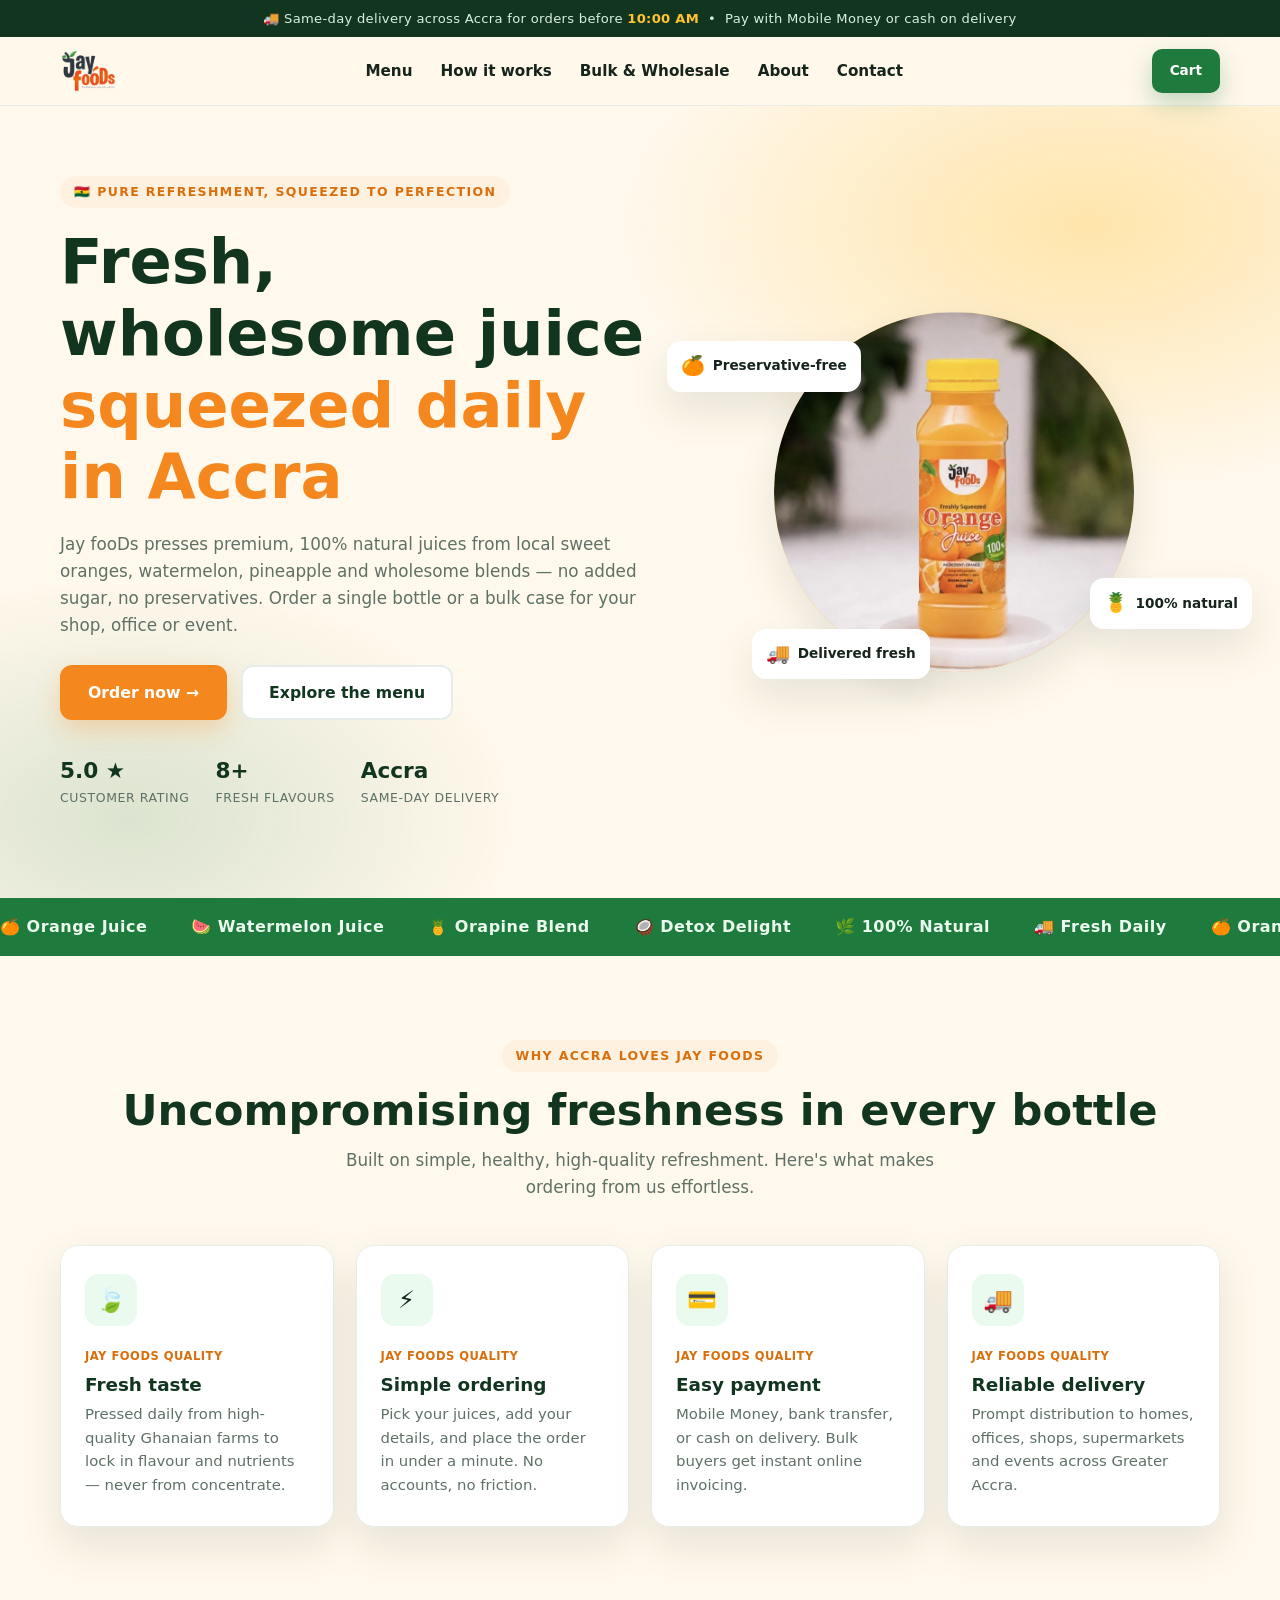
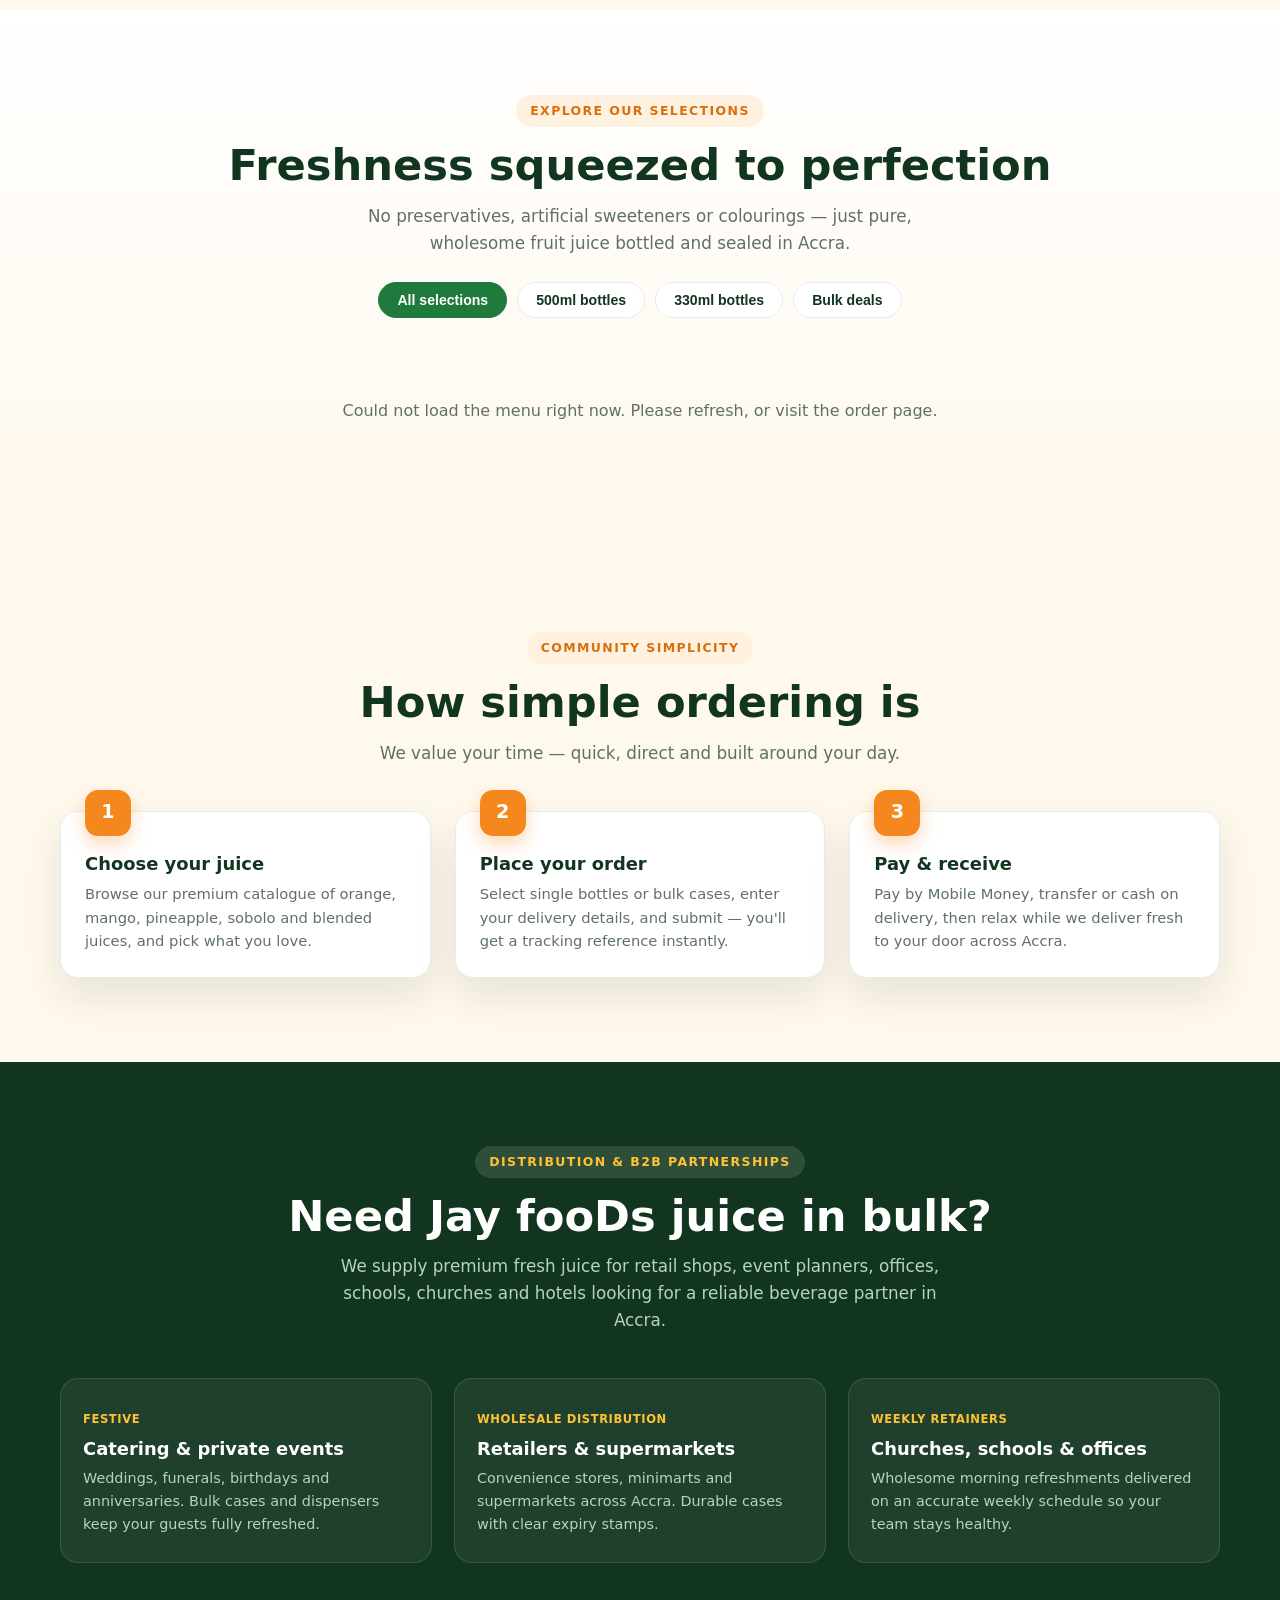
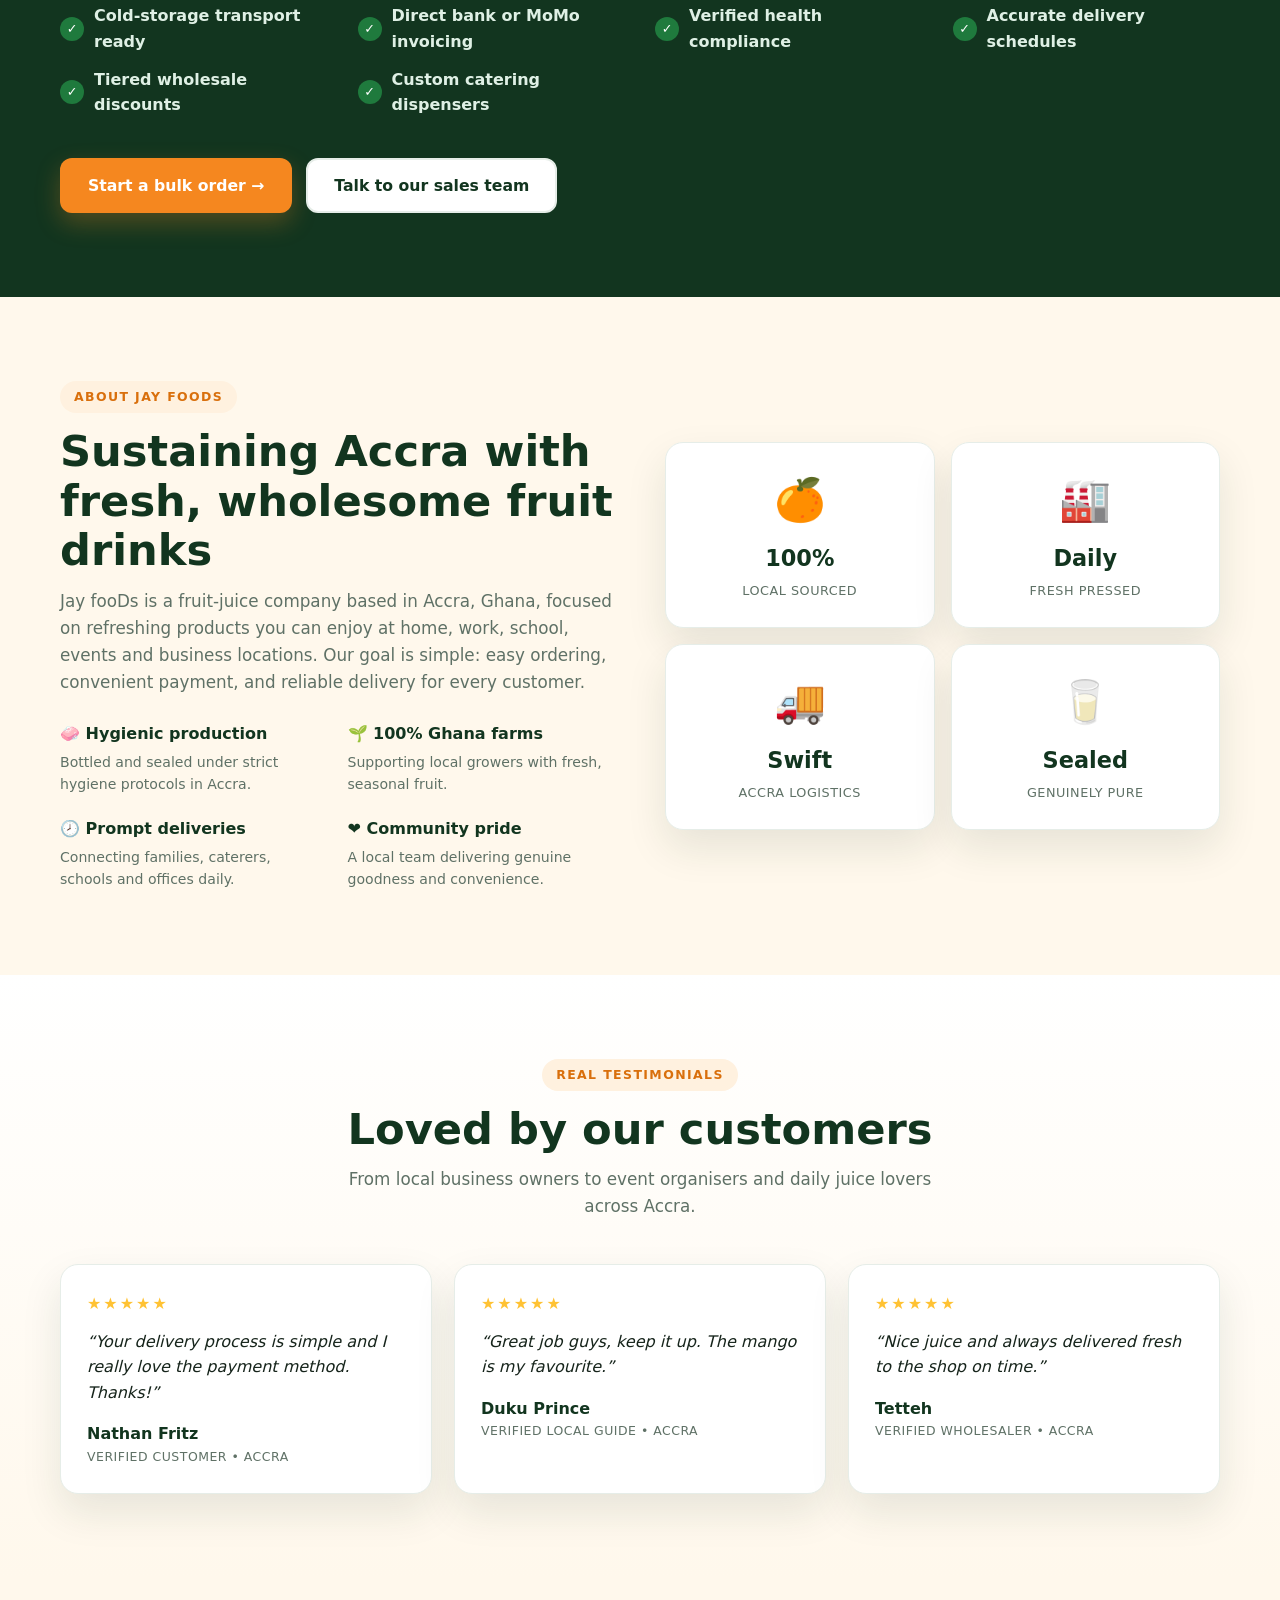
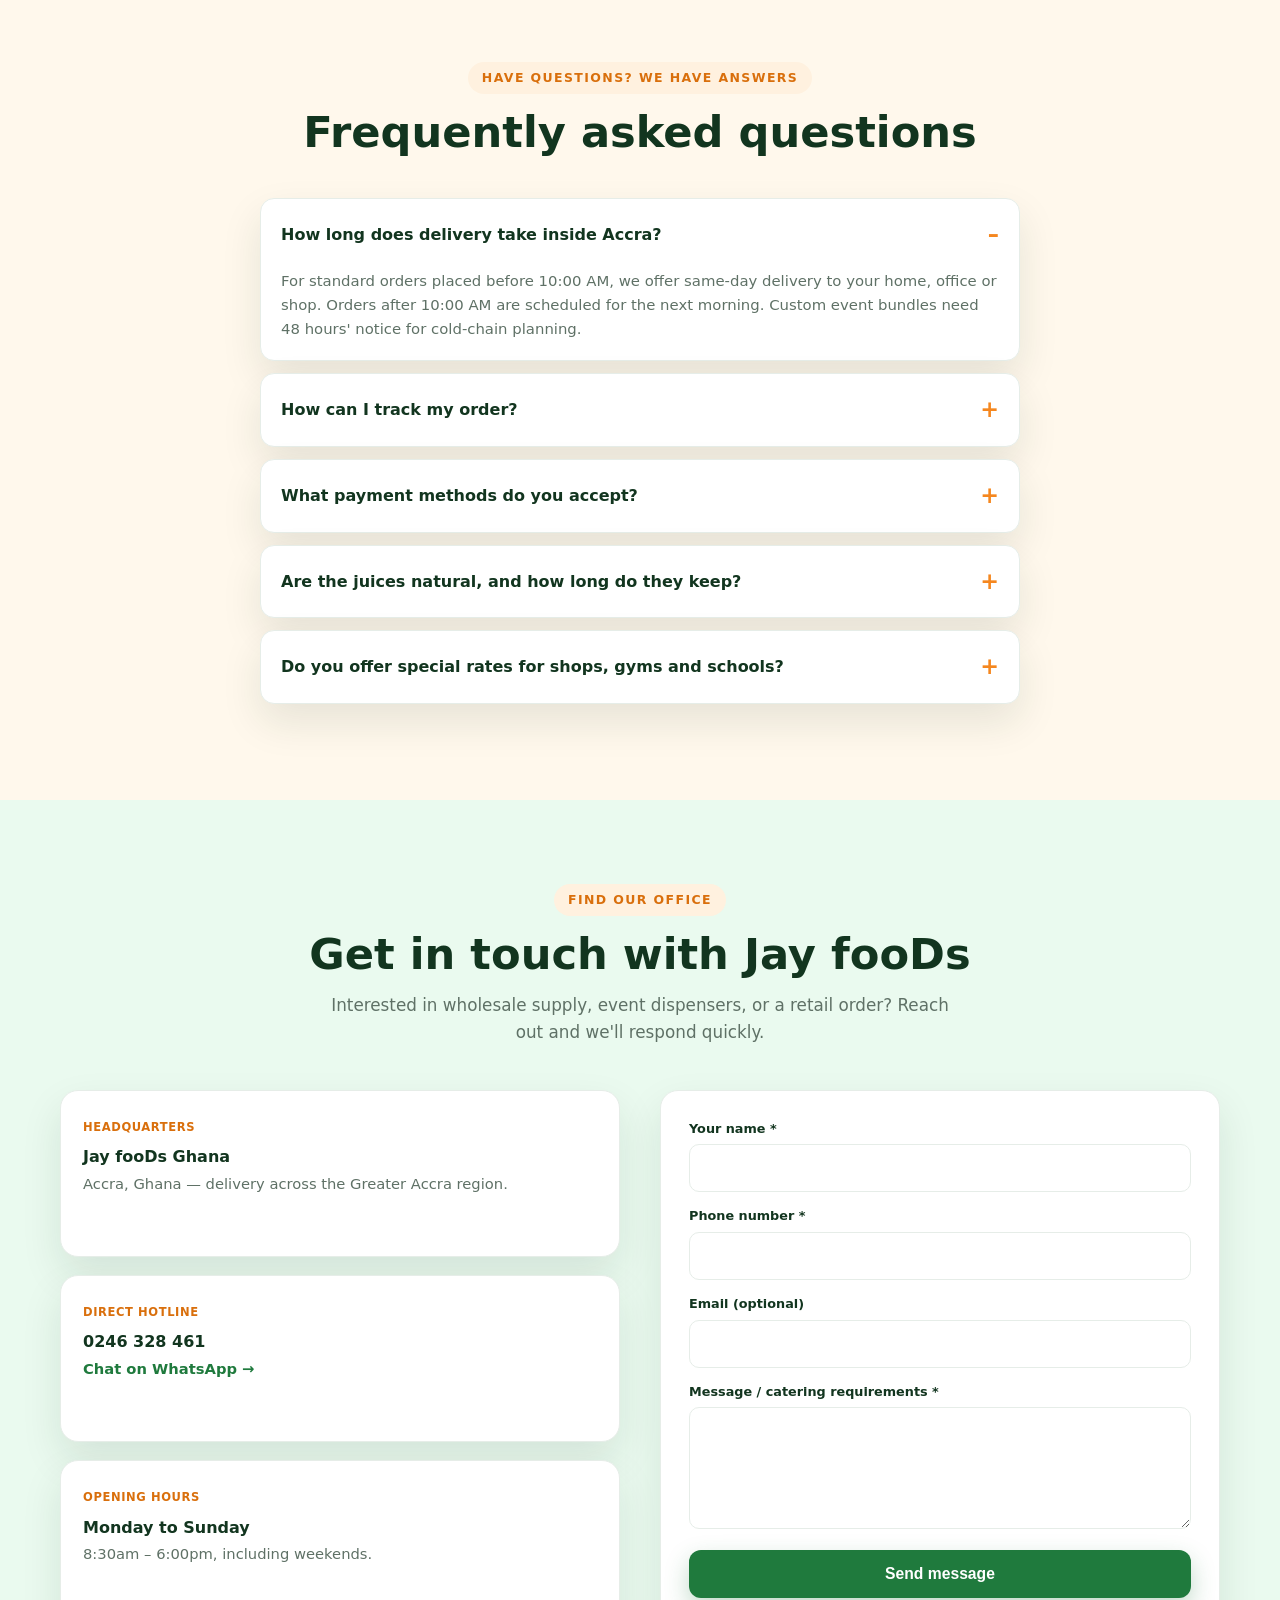
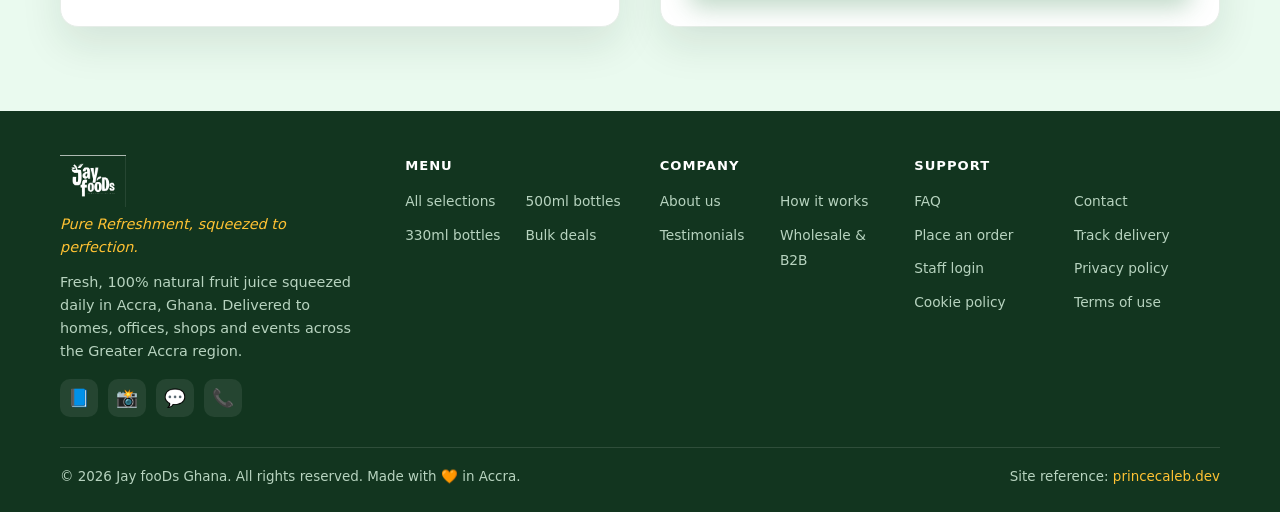
==== public/index.html @ 22a09724 "Add admin-managed website content" ====
<!DOCTYPE html>
<html lang="en">
<head>
  <meta charset="UTF-8" />
  <meta name="viewport" content="width=device-width, initial-scale=1.0" />
  <meta name="description" content="Jay fooDs — fresh, all-natural fruit juices squeezed daily in Accra, Ghana. Order single bottles or bulk cases for shops, events, offices and schools." />
  <title>Jay fooDs Ghana | Fresh Fruit Juice, Squeezed in Accra</title>
  <style>
    :root {
      --green:    #1f7a3d;
      --green-dk: #12351f;
      --green-lt: #eafaef;
      --orange:   #f5871f;
      --orange-dk:#d96f0c;
      --mango:    #ffc233;
      --cream:    #fff8ec;
      --ink:      #16241b;
      --muted:    #5f7166;
      --line:     #e6ede8;
      --card:     #ffffff;
      --shadow:   0 18px 40px rgba(18, 53, 31, .10);
      --radius:   18px;
    }
    * { box-sizing: border-box; margin: 0; padding: 0; }
    html { scroll-behavior: smooth; scroll-padding-top: 80px; }
    body {
      font-family: system-ui, -apple-system, "Segoe UI", Roboto, sans-serif;
      color: var(--ink); background: var(--cream); line-height: 1.6;
      -webkit-font-smoothing: antialiased;
    }
    a { color: inherit; text-decoration: none; }
    img { max-width: 100%; display: block; }
    .wrap { width: min(1160px, 92%); margin-inline: auto; }
    section { padding: 84px 0; }
    .eyebrow {
      display: inline-block; font-size: .78rem; font-weight: 700; letter-spacing: 1.4px;
      text-transform: uppercase; color: var(--orange-dk); background: #fff1df;
      padding: 6px 14px; border-radius: 999px;
    }
    h1, h2, h3 { line-height: 1.15; color: var(--green-dk); }
    h2.title { font-size: clamp(1.8rem, 4vw, 2.7rem); margin: 14px 0 12px; }
    .lead { color: var(--muted); font-size: 1.05rem; max-width: 620px; }
    .center { text-align: center; }
    .center .lead { margin-inline: auto; }

    .btn {
      display: inline-flex; align-items: center; gap: 8px; font-weight: 700;
      padding: 13px 26px; border-radius: 12px; border: 2px solid transparent;
      cursor: pointer; font-size: .98rem; transition: transform .15s ease, box-shadow .15s ease;
    }
    .btn:hover { transform: translateY(-2px); }
    .btn-primary { background: var(--green); color: #fff; box-shadow: 0 10px 24px rgba(31,122,61,.28); }
    .btn-orange  { background: var(--orange); color: #fff; box-shadow: 0 10px 24px rgba(245,135,31,.28); }
    .btn-ghost   { background: #fff; color: var(--green-dk); border-color: var(--line); }
    .btn-sm      { padding: 9px 16px; font-size: .85rem; border-radius: 10px; }

    /* ---------- Top announcement ---------- */
    .topbar {
      background: var(--green-dk); color: #d9f0e0; text-align: center;
      font-size: .82rem; padding: 8px 12px; letter-spacing: .3px;
    }
    .topbar strong { color: var(--mango); }

    /* ---------- Nav ---------- */
    header.nav {
      position: sticky; top: 0; z-index: 50; background: rgba(255,248,236,.9);
      backdrop-filter: blur(10px); border-bottom: 1px solid var(--line);
    }
    .nav-inner { display: flex; align-items: center; justify-content: space-between; height: 68px; }
    .brand { display: flex; align-items: center; gap: 10px; font-weight: 800; font-size: 1.25rem; color: var(--green-dk); }
    .brand img.logo { height: 44px; width: auto; display: block; }
    .nav-links { display: flex; align-items: center; gap: 28px; }
    .nav-links a { font-weight: 600; font-size: .95rem; color: var(--ink); }
    .nav-links a:hover { color: var(--green); }
    .nav-cta { display: flex; align-items: center; gap: 12px; }
    .hamburger { display: none; background: none; border: 0; font-size: 1.6rem; cursor: pointer; color: var(--green-dk); }

    @media (max-width: 860px) {
      .nav-links {
        position: absolute; top: 68px; left: 0; right: 0; flex-direction: column;
        background: var(--cream); padding: 18px 6%; gap: 18px; border-bottom: 1px solid var(--line);
        transform: translateY(-140%); transition: transform .25s ease; box-shadow: var(--shadow);
      }
      .nav-links.open { transform: translateY(0); }
      .hamburger { display: block; }
      .nav-cta .btn { display: none; }
    }

    /* ---------- Hero ---------- */
    .hero { position: relative; overflow: hidden; padding: 70px 0 90px; }
    .hero::before {
      content: ""; position: absolute; inset: 0;
      background:
        radial-gradient(60% 55% at 85% 15%, rgba(255,194,51,.35), transparent 60%),
        radial-gradient(50% 50% at 10% 90%, rgba(31,122,61,.16), transparent 60%);
      z-index: -1;
    }
    .hero-grid { display: grid; grid-template-columns: 1.05fr .95fr; gap: 40px; align-items: center; }
    .hero h1 { font-size: clamp(2.2rem, 5.4vw, 3.9rem); margin: 18px 0; }
    .hero h1 .hl { color: var(--orange); }
    .hero-actions { display: flex; flex-wrap: wrap; gap: 14px; margin-top: 26px; }
    .hero-stats { display: flex; flex-wrap: wrap; gap: 26px; margin-top: 34px; }
    .hero-stats .stat { display: flex; flex-direction: column; }
    .hero-stats .stat b { font-size: 1.35rem; color: var(--green-dk); }
    .hero-stats .stat span { font-size: .78rem; color: var(--muted); text-transform: uppercase; letter-spacing: .6px; }

    .hero-visual { position: relative; display: grid; place-items: center; }
    .juice-orb {
      width: min(360px, 78vw); aspect-ratio: 1; border-radius: 50%;
      background: radial-gradient(circle at 35% 30%, #fff, var(--mango) 55%, var(--orange) 100%);
      box-shadow: var(--shadow); display: grid; place-items: center; overflow: hidden;
      animation: float 6s ease-in-out infinite;
    }
    .juice-orb img { width: 100%; height: 100%; object-fit: cover; }
    .chip {
      position: absolute; background: #fff; border-radius: 14px; padding: 10px 14px;
      box-shadow: var(--shadow); font-weight: 700; font-size: .85rem; display: flex; align-items: center; gap: 8px;
    }
    .chip.c1 { top: 8%; left: -4%; }
    .chip.c2 { bottom: 12%; right: -6%; }
    .chip.c3 { bottom: -2%; left: 12%; }
    .chip .emo { font-size: 1.2rem; }
    @keyframes float { 0%,100% { transform: translateY(0);} 50% { transform: translateY(-14px);} }
    @media (max-width: 860px) { .hero-grid { grid-template-columns: 1fr; } .hero-visual { order: -1; } }

    /* ---------- Rising bubbles (full-page, behind content) ---------- */
    .bubbles { position: fixed; inset: 0; overflow: hidden; pointer-events: none; z-index: 0; }
    .bubbles span {
      position: absolute; bottom: -8vh; border-radius: 50%;
      box-shadow: inset 0 0 6px rgba(255,255,255,.5);
      animation-name: rise; animation-timing-function: linear; animation-iteration-count: infinite;
    }
    @keyframes rise {
      0%   { transform: translateY(0) scale(.55); opacity: 0; }
      12%  { opacity: .8; }
      88%  { opacity: .7; }
      100% { transform: translateY(-112vh) scale(1); opacity: 0; }
    }
    /* Lift real content above the bubble layer (nav keeps its own sticky z-index) */
    .topbar, .hero, .marquee, section, footer.site { position: relative; z-index: 1; }

    /* ---------- Scroll reveal ---------- */
    .reveal { opacity: 0; transform: translateY(24px); transition: opacity .6s ease, transform .6s ease; }
    .reveal.in { opacity: 1; transform: none; }

    @media (prefers-reduced-motion: reduce) {
      .bubbles { display: none; }
      .juice-orb, .marquee-track { animation: none !important; }
      .reveal { opacity: 1 !important; transform: none !important; transition: none; }
    }

    /* ---------- Marquee ---------- */
    .marquee { background: var(--green); color: #eafaef; padding: 16px 0; overflow: hidden; }
    .marquee-track { display: flex; gap: 44px; white-space: nowrap; animation: scroll 22s linear infinite; font-weight: 700; letter-spacing: .5px; }
    .marquee-track span { display: inline-flex; align-items: center; gap: 10px; }
    @keyframes scroll { from { transform: translateX(0);} to { transform: translateX(-50%);} }

    /* ---------- Features ---------- */
    .feature-grid { display: grid; grid-template-columns: repeat(auto-fit, minmax(230px, 1fr)); gap: 22px; margin-top: 44px; }
    .feature {
      background: var(--card); border: 1px solid var(--line); border-radius: var(--radius);
      padding: 28px 24px; box-shadow: var(--shadow); transition: transform .18s ease;
    }
    .feature:hover { transform: translateY(-4px); }
    .feature .ico {
      width: 52px; height: 52px; border-radius: 14px; display: grid; place-items: center;
      font-size: 1.5rem; background: var(--green-lt); margin-bottom: 16px;
    }
    .feature small { color: var(--orange-dk); font-weight: 700; letter-spacing: .5px; font-size: .72rem; text-transform: uppercase; }
    .feature h3 { font-size: 1.15rem; margin: 6px 0 8px; }
    .feature p { color: var(--muted); font-size: .93rem; }

    /* ---------- Menu ---------- */
    #menu { background: linear-gradient(180deg, #fff 0%, var(--cream) 100%); }
    .filters { display: flex; flex-wrap: wrap; gap: 10px; justify-content: center; margin: 26px 0 40px; }
    .filters button {
      border: 1px solid var(--line); background: #fff; padding: 9px 18px; border-radius: 999px;
      font-weight: 600; font-size: .88rem; cursor: pointer; color: var(--green-dk); transition: all .15s ease;
    }
    .filters button.active { background: var(--green); color: #fff; border-color: var(--green); }
    .menu-grid { display: grid; grid-template-columns: repeat(auto-fill, minmax(260px, 1fr)); gap: 24px; }
    .product {
      background: var(--card); border: 1px solid var(--line); border-radius: var(--radius);
      overflow: hidden; box-shadow: var(--shadow); display: flex; flex-direction: column;
      transition: transform .18s ease;
    }
    .product:hover { transform: translateY(-5px); }
    .product .art {
      height: 190px; display: grid; place-items: center; font-size: 3.6rem; position: relative;
      background: linear-gradient(135deg, var(--green-lt), #fff2df); overflow: hidden;
    }
    .product .art img { width: 100%; height: 100%; object-fit: cover; }
    .product .tag {
      position: absolute; top: 12px; left: 12px; background: var(--green-dk); color: #fff;
      font-size: .68rem; font-weight: 700; letter-spacing: .5px; padding: 5px 10px; border-radius: 999px;
      text-transform: uppercase;
    }
    .product .oos {
      position: absolute; inset: 0; background: rgba(255,255,255,.7); display: grid; place-items: center;
      font-weight: 700; color: var(--muted);
    }
    .product .body { padding: 18px 18px 20px; display: flex; flex-direction: column; gap: 6px; flex: 1; }
    .product .flavour { color: var(--orange-dk); font-weight: 700; font-size: .72rem; text-transform: uppercase; letter-spacing: .6px; }
    .product h3 { font-size: 1.15rem; }
    .product .desc { color: var(--muted); font-size: .88rem; flex: 1; }
    .product .price-row { display: flex; align-items: baseline; justify-content: space-between; margin-top: 8px; }
    .product .price { font-size: 1.3rem; font-weight: 800; color: var(--green-dk); }
    .product .price small { font-size: .78rem; font-weight: 500; color: var(--muted); }
    .product .bulk { font-size: .78rem; color: var(--green); font-weight: 600; }
    .product .actions { display: flex; gap: 10px; margin-top: 14px; }
    .product .actions .btn { flex: 1; justify-content: center; }
    .menu-loading, .menu-error { text-align: center; color: var(--muted); grid-column: 1 / -1; padding: 40px 0; }

    /* ---------- Steps ---------- */
    .steps { display: grid; grid-template-columns: repeat(auto-fit, minmax(240px, 1fr)); gap: 24px; margin-top: 44px; }
    .step { position: relative; background: var(--card); border: 1px solid var(--line); border-radius: var(--radius); padding: 34px 24px 24px; box-shadow: var(--shadow); }
    .step .num {
      position: absolute; top: -22px; left: 24px; width: 46px; height: 46px; border-radius: 13px;
      background: var(--orange); color: #fff; font-weight: 800; font-size: 1.2rem; display: grid; place-items: center;
      box-shadow: 0 8px 18px rgba(245,135,31,.32);
    }
    .step h3 { font-size: 1.12rem; margin: 8px 0; }
    .step p { color: var(--muted); font-size: .92rem; }

    /* ---------- Bulk / B2B ---------- */
    #bulk { background: var(--green-dk); color: #dff0e5; }
    #bulk h2.title, #bulk .eyebrow { color: #fff; }
    #bulk .eyebrow { background: rgba(255,255,255,.12); color: var(--mango); }
    #bulk .lead { color: #b7d3bf; }
    .bulk-grid { display: grid; grid-template-columns: repeat(auto-fit, minmax(240px, 1fr)); gap: 22px; margin-top: 44px; }
    .bulk-card { background: rgba(255,255,255,.06); border: 1px solid rgba(255,255,255,.12); border-radius: var(--radius); padding: 26px 22px; }
    .bulk-card small { color: var(--mango); font-weight: 700; font-size: .72rem; letter-spacing: .6px; text-transform: uppercase; }
    .bulk-card h3 { color: #fff; font-size: 1.12rem; margin: 8px 0; }
    .bulk-card p { color: #b7d3bf; font-size: .9rem; }
    .guarantees { display: grid; grid-template-columns: repeat(auto-fit, minmax(240px, 1fr)); gap: 12px 30px; margin-top: 40px; list-style: none; }
    .guarantees li { display: flex; align-items: center; gap: 10px; color: #dff0e5; font-weight: 600; }
    .guarantees li::before { content: "✓"; width: 24px; height: 24px; border-radius: 50%; background: var(--green); color: #fff; display: grid; place-items: center; font-size: .8rem; flex: none; }
    .bulk-cta { margin-top: 40px; display: flex; flex-wrap: wrap; gap: 14px; }

    /* ---------- About ---------- */
    .about-grid { display: grid; grid-template-columns: 1fr 1fr; gap: 50px; align-items: center; }
    .about-points { display: grid; grid-template-columns: 1fr 1fr; gap: 20px; margin-top: 26px; }
    .about-points .pt h4 { color: var(--green-dk); font-size: 1rem; margin-bottom: 4px; display: flex; align-items: center; gap: 8px; }
    .about-points .pt p { color: var(--muted); font-size: .88rem; }
    .about-visual { display: grid; grid-template-columns: 1fr 1fr; gap: 16px; }
    .about-visual .vcard { background: var(--card); border: 1px solid var(--line); border-radius: var(--radius); padding: 24px; text-align: center; box-shadow: var(--shadow); }
    .about-visual .vcard .big { font-size: 2.6rem; }
    .about-visual .vcard b { display: block; color: var(--green-dk); font-size: 1.4rem; margin-top: 8px; }
    .about-visual .vcard span { color: var(--muted); font-size: .8rem; text-transform: uppercase; letter-spacing: .5px; }
    @media (max-width: 860px) { .about-grid { grid-template-columns: 1fr; } }

    /* ---------- Testimonials ---------- */
    .tst-grid { display: grid; grid-template-columns: repeat(auto-fit, minmax(260px, 1fr)); gap: 22px; margin-top: 44px; }
    .tst { background: var(--card); border: 1px solid var(--line); border-radius: var(--radius); padding: 26px; box-shadow: var(--shadow); }
    .tst .stars { color: var(--mango); letter-spacing: 2px; }
    .tst p { margin: 12px 0 16px; font-style: italic; color: var(--ink); }
    .tst .who b { color: var(--green-dk); }
    .tst .who span { display: block; color: var(--muted); font-size: .78rem; text-transform: uppercase; letter-spacing: .5px; }

    /* ---------- FAQ ---------- */
    .faq { max-width: 760px; margin: 40px auto 0; }
    .faq details { background: var(--card); border: 1px solid var(--line); border-radius: 14px; margin-bottom: 12px; padding: 0 20px; box-shadow: var(--shadow); }
    .faq summary { cursor: pointer; font-weight: 700; color: var(--green-dk); padding: 18px 0; list-style: none; display: flex; justify-content: space-between; align-items: center; }
    .faq summary::-webkit-details-marker { display: none; }
    .faq summary::after { content: "+"; font-size: 1.4rem; color: var(--orange); }
    .faq details[open] summary::after { content: "–"; }
    .faq details p { color: var(--muted); padding-bottom: 18px; font-size: .93rem; }

    /* ---------- Contact ---------- */
    .contact-grid { display: grid; grid-template-columns: 1fr 1fr; gap: 40px; margin-top: 44px; }
    .contact-info { display: grid; gap: 18px; }
    .info-card { background: var(--card); border: 1px solid var(--line); border-radius: var(--radius); padding: 22px; box-shadow: var(--shadow); }
    .info-card small { color: var(--orange-dk); font-weight: 700; letter-spacing: .6px; font-size: .72rem; text-transform: uppercase; }
    .info-card h4 { color: var(--green-dk); margin: 6px 0 2px; }
    .info-card p { color: var(--muted); font-size: .92rem; }
    form.contact { background: var(--card); border: 1px solid var(--line); border-radius: var(--radius); padding: 28px; box-shadow: var(--shadow); display: grid; gap: 14px; }
    form.contact label { font-weight: 600; font-size: .8rem; color: var(--green-dk); display: block; margin-bottom: 5px; }
    form.contact input, form.contact textarea {
      width: 100%; padding: 11px 12px; border: 1px solid var(--line); border-radius: 10px; font: inherit; font-size: .95rem;
    }
    form.contact .ok { background: var(--green-lt); color: var(--green-dk); padding: 12px; border-radius: 10px; font-size: .9rem; font-weight: 600; }
    @media (max-width: 860px) { .contact-grid { grid-template-columns: 1fr; } }

    /* ---------- Footer ---------- */
    footer.site { background: var(--green-dk); color: #b7d3bf; padding: 44px 0 24px; }
    .foot-grid { display: grid; grid-template-columns: 1.4fr 1fr 1fr 1.35fr; gap: 28px; }
    footer.site .brand { color: #fff; margin-bottom: 14px; }
    footer.site p { font-size: .9rem; max-width: 300px; }
    footer.site h5 { color: #fff; font-size: .82rem; letter-spacing: 1px; text-transform: uppercase; margin-bottom: 12px; }
    footer.site ul { list-style: none; display: grid; grid-template-columns: repeat(2, minmax(0, 1fr)); gap: 8px 14px; }
    footer.site ul a { font-size: .86rem; color: #b7d3bf; }
    footer.site ul a:hover { color: var(--mango); }
    .socials { display: flex; gap: 10px; margin-top: 16px; }
    .socials a { width: 38px; height: 38px; border-radius: 10px; display: grid; place-items: center; background: rgba(255,255,255,.08); font-size: 1.1rem; }
    .socials a:hover { background: var(--orange); }
    .foot-bottom { border-top: 1px solid rgba(255,255,255,.12); margin-top: 30px; padding-top: 18px; display: flex; flex-wrap: wrap; justify-content: space-between; gap: 10px; font-size: .84rem; }
    .foot-bottom a { color: var(--mango); }
    @media (max-width: 860px) { .foot-grid { grid-template-columns: 1fr 1fr; } }
    @media (max-width: 520px) { .foot-grid { grid-template-columns: 1fr; } }
  </style>
</head>
<body>
  <div class="bubbles" id="bubbles" aria-hidden="true"></div>

  <div class="topbar">🚚 Same-day delivery across Accra for orders before <strong>10:00 AM</strong> &nbsp;•&nbsp; Pay with Mobile Money or cash on delivery</div>

  <!-- ===== NAV ===== -->
  <header class="nav">
    <div class="wrap nav-inner">
      <a class="brand" href="#top"><img class="logo" src="img/logo-color.png" alt="Jay fooDs" /></a>
      <nav class="nav-links" id="nav-links">
        <a href="#menu">Menu</a>
        <a href="#how">How it works</a>
        <a href="#bulk">Bulk &amp; Wholesale</a>
        <a href="#about">About</a>
        <a href="#contact">Contact</a>
      </nav>
      <div class="nav-cta">
        <a class="btn btn-primary btn-sm" href="cart.html">Cart</a>
        <button class="hamburger" id="hamburger" aria-label="Toggle menu">☰</button>
      </div>
    </div>
  </header>

  <span id="top"></span>

  <!-- ===== HERO ===== -->
  <section class="hero">
    <div class="wrap hero-grid">
      <div>
        <span class="eyebrow">🇬🇭 Pure Refreshment, squeezed to perfection</span>
        <h1>Fresh, wholesome juice <span class="hl">squeezed daily in Accra</span></h1>
        <p class="lead">Jay fooDs presses premium, 100% natural juices from local sweet oranges, watermelon, pineapple and wholesome blends — no added sugar, no preservatives. Order a single bottle or a bulk case for your shop, office or event.</p>
        <div class="hero-actions">
          <a class="btn btn-orange" href="order.html">Order now →</a>
          <a class="btn btn-ghost" href="#menu">Explore the menu</a>
        </div>
        <div class="hero-stats">
          <div class="stat"><b>5.0 ★</b><span>Customer rating</span></div>
          <div class="stat"><b>8+</b><span>Fresh flavours</span></div>
          <div class="stat"><b>Accra</b><span>Same-day delivery</span></div>
        </div>
      </div>
      <div class="hero-visual">
        <div class="juice-orb"><img src="img/orange-juice.jpg" alt="Jay fooDs freshly squeezed orange juice" /></div>
        <div class="chip c1"><span class="emo">🍊</span> Preservative-free</div>
        <div class="chip c2"><span class="emo">🍍</span> 100% natural</div>
        <div class="chip c3"><span class="emo">🚚</span> Delivered fresh</div>
      </div>
    </div>
  </section>

  <!-- ===== MARQUEE ===== -->
  <div class="marquee">
    <div class="marquee-track">
      <span>🍊 Orange Juice</span><span>🍉 Watermelon Juice</span><span>🍍 Orapine Blend</span>
      <span>🥥 Detox Delight</span><span>🌿 100% Natural</span><span>🚚 Fresh Daily</span>
      <span>🍊 Orange Juice</span><span>🍉 Watermelon Juice</span><span>🍍 Orapine Blend</span>
      <span>🥥 Detox Delight</span><span>🌿 100% Natural</span><span>🚚 Fresh Daily</span>
    </div>
  </div>

  <!-- ===== FEATURES ===== -->
  <section id="why">
    <div class="wrap center">
      <span class="eyebrow">Why Accra loves Jay fooDs</span>
      <h2 class="title">Uncompromising freshness in every bottle</h2>
      <p class="lead">Built on simple, healthy, high-quality refreshment. Here's what makes ordering from us effortless.</p>
      <div class="feature-grid" style="text-align:left">
        <div class="feature">
          <div class="ico">🍃</div><small>Jay fooDs quality</small>
          <h3>Fresh taste</h3>
          <p>Pressed daily from high-quality Ghanaian farms to lock in flavour and nutrients — never from concentrate.</p>
        </div>
        <div class="feature">
          <div class="ico">⚡</div><small>Jay fooDs quality</small>
          <h3>Simple ordering</h3>
          <p>Pick your juices, add your details, and place the order in under a minute. No accounts, no friction.</p>
        </div>
        <div class="feature">
          <div class="ico">💳</div><small>Jay fooDs quality</small>
          <h3>Easy payment</h3>
          <p>Mobile Money, bank transfer, or cash on delivery. Bulk buyers get instant online invoicing.</p>
        </div>
        <div class="feature">
          <div class="ico">🚚</div><small>Jay fooDs quality</small>
          <h3>Reliable delivery</h3>
          <p>Prompt distribution to homes, offices, shops, supermarkets and events across Greater Accra.</p>
        </div>
      </div>
    </div>
  </section>

  <!-- ===== MENU (hydrated from API) ===== -->
  <section id="menu">
    <div class="wrap center">
      <span class="eyebrow">Explore our selections</span>
      <h2 class="title">Freshness squeezed to perfection</h2>
      <p class="lead">No preservatives, artificial sweeteners or colourings — just pure, wholesome fruit juice bottled and sealed in Accra.</p>
      <div class="filters" id="filters">
        <button class="active" data-filter="all">All selections</button>
        <button data-filter="500ml">500ml bottles</button>
        <button data-filter="330ml">330ml bottles</button>
        <button data-filter="bulk">Bulk deals</button>
      </div>
      <div class="menu-grid" id="menu-grid">
        <p class="menu-loading">Preparing fresh selections…</p>
      </div>
    </div>
  </section>

  <!-- ===== HOW IT WORKS ===== -->
  <section id="how">
    <div class="wrap center">
      <span class="eyebrow">Community simplicity</span>
      <h2 class="title">How simple ordering is</h2>
      <p class="lead">We value your time — quick, direct and built around your day.</p>
      <div class="steps" style="text-align:left">
        <div class="step"><div class="num">1</div><h3>Choose your juice</h3><p>Browse our premium catalogue of orange, mango, pineapple, sobolo and blended juices, and pick what you love.</p></div>
        <div class="step"><div class="num">2</div><h3>Place your order</h3><p>Select single bottles or bulk cases, enter your delivery details, and submit — you'll get a tracking reference instantly.</p></div>
        <div class="step"><div class="num">3</div><h3>Pay &amp; receive</h3><p>Pay by Mobile Money, transfer or cash on delivery, then relax while we deliver fresh to your door across Accra.</p></div>
      </div>
    </div>
  </section>

  <!-- ===== BULK / B2B ===== -->
  <section id="bulk">
    <div class="wrap">
      <div class="center">
        <span class="eyebrow">Distribution &amp; B2B partnerships</span>
        <h2 class="title">Need Jay fooDs juice in bulk?</h2>
        <p class="lead">We supply premium fresh juice for retail shops, event planners, offices, schools, churches and hotels looking for a reliable beverage partner in Accra.</p>
      </div>
      <div class="bulk-grid">
        <div class="bulk-card"><small>Festive</small><h3>Catering &amp; private events</h3><p>Weddings, funerals, birthdays and anniversaries. Bulk cases and dispensers keep your guests fully refreshed.</p></div>
        <div class="bulk-card"><small>Wholesale distribution</small><h3>Retailers &amp; supermarkets</h3><p>Convenience stores, minimarts and supermarkets across Accra. Durable cases with clear expiry stamps.</p></div>
        <div class="bulk-card"><small>Weekly retainers</small><h3>Churches, schools &amp; offices</h3><p>Wholesome morning refreshments delivered on an accurate weekly schedule so your team stays healthy.</p></div>
      </div>
      <ul class="guarantees">
        <li>Cold-storage transport ready</li>
        <li>Direct bank or MoMo invoicing</li>
        <li>Verified health compliance</li>
        <li>Accurate delivery schedules</li>
        <li>Tiered wholesale discounts</li>
        <li>Custom catering dispensers</li>
      </ul>
      <div class="bulk-cta">
        <a class="btn btn-orange" href="order.html">Start a bulk order →</a>
        <a class="btn btn-ghost" href="#contact">Talk to our sales team</a>
      </div>
    </div>
  </section>

  <!-- ===== ABOUT ===== -->
  <section id="about">
    <div class="wrap about-grid">
      <div>
        <span class="eyebrow">About Jay fooDs</span>
        <h2 class="title">Sustaining Accra with fresh, wholesome fruit drinks</h2>
        <p class="lead">Jay fooDs is a fruit-juice company based in Accra, Ghana, focused on refreshing products you can enjoy at home, work, school, events and business locations. Our goal is simple: easy ordering, convenient payment, and reliable delivery for every customer.</p>
        <div class="about-points">
          <div class="pt"><h4>🧼 Hygienic production</h4><p>Bottled and sealed under strict hygiene protocols in Accra.</p></div>
          <div class="pt"><h4>🌱 100% Ghana farms</h4><p>Supporting local growers with fresh, seasonal fruit.</p></div>
          <div class="pt"><h4>🕗 Prompt deliveries</h4><p>Connecting families, caterers, schools and offices daily.</p></div>
          <div class="pt"><h4>❤️ Community pride</h4><p>A local team delivering genuine goodness and convenience.</p></div>
        </div>
      </div>
      <div class="about-visual">
        <div class="vcard"><div class="big">🍊</div><b>100%</b><span>Local sourced</span></div>
        <div class="vcard"><div class="big">🏭</div><b>Daily</b><span>Fresh pressed</span></div>
        <div class="vcard"><div class="big">🚚</div><b>Swift</b><span>Accra logistics</span></div>
        <div class="vcard"><div class="big">🥛</div><b>Sealed</b><span>Genuinely pure</span></div>
      </div>
    </div>
  </section>

  <!-- ===== TESTIMONIALS ===== -->
  <section id="reviews" style="background:linear-gradient(180deg,#fff,var(--cream))">
    <div class="wrap center">
      <span class="eyebrow">Real testimonials</span>
      <h2 class="title">Loved by our customers</h2>
      <p class="lead">From local business owners to event organisers and daily juice lovers across Accra.</p>
      <div class="tst-grid" style="text-align:left">
        <div class="tst"><div class="stars">★★★★★</div><p>“Your delivery process is simple and I really love the payment method. Thanks!”</p><div class="who"><b>Nathan Fritz</b><span>Verified customer • Accra</span></div></div>
        <div class="tst"><div class="stars">★★★★★</div><p>“Great job guys, keep it up. The mango is my favourite.”</p><div class="who"><b>Duku Prince</b><span>Verified local guide • Accra</span></div></div>
        <div class="tst"><div class="stars">★★★★★</div><p>“Nice juice and always delivered fresh to the shop on time.”</p><div class="who"><b>Tetteh</b><span>Verified wholesaler • Accra</span></div></div>
      </div>
    </div>
  </section>

  <!-- ===== FAQ ===== -->
  <section id="faq">
    <div class="wrap center">
      <span class="eyebrow">Have questions? We have answers</span>
      <h2 class="title">Frequently asked questions</h2>
      <div class="faq" style="text-align:left">
        <details open><summary>How long does delivery take inside Accra?</summary><p>For standard orders placed before 10:00 AM, we offer same-day delivery to your home, office or shop. Orders after 10:00 AM are scheduled for the next morning. Custom event bundles need 48 hours' notice for cold-chain planning.</p></details>
        <details><summary>How can I track my order?</summary><p>Every order gets a reference code like <b>JF-20260711-XXXXXX</b> when you check out. Keep it handy — our team will confirm your delivery window by phone.</p></details>
        <details><summary>What payment methods do you accept?</summary><p>Mobile Money, direct bank transfer, and cash on delivery. Bulk and wholesale buyers receive a formatted invoice.</p></details>
        <details><summary>Are the juices natural, and how long do they keep?</summary><p>Yes — 100% natural with no added sweeteners, colourings or chemical preservatives. Keep refrigerated and consume within the printed shelf life for best taste.</p></details>
        <details><summary>Do you offer special rates for shops, gyms and schools?</summary><p>Absolutely. Bulk orders unlock tiered per-bottle pricing automatically once you reach a product's minimum quantity. Reach out for recurring weekly retainer rates.</p></details>
      </div>
    </div>
  </section>

  <!-- ===== CONTACT ===== -->
  <section id="contact" style="background:var(--green-lt)">
    <div class="wrap">
      <div class="center">
        <span class="eyebrow">Find our office</span>
        <h2 class="title">Get in touch with Jay fooDs</h2>
        <p class="lead">Interested in wholesale supply, event dispensers, or a retail order? Reach out and we'll respond quickly.</p>
      </div>
      <div class="contact-grid">
        <div class="contact-info">
          <div class="info-card"><small>Headquarters</small><h4>Jay fooDs Ghana</h4><p>Accra, Ghana — delivery across the Greater Accra region.</p></div>
          <div class="info-card"><small>Direct hotline</small><h4><a href="tel:+233246328461" style="color:inherit">0246 328 461</a></h4><p><a href="https://wa.me/233246328461" target="_blank" rel="noopener" style="color:var(--green);font-weight:600">Chat on WhatsApp →</a></p></div>
          <div class="info-card"><small>Opening hours</small><h4>Monday to Sunday</h4><p>8:30am – 6:00pm, including weekends.</p></div>
        </div>
        <form class="contact" id="contact-form">
          <div>
            <label for="c-name">Your name *</label>
            <input id="c-name" name="name" required />
          </div>
          <div>
            <label for="c-phone">Phone number *</label>
            <input id="c-phone" name="phone" inputmode="tel" required />
          </div>
          <div>
            <label for="c-email">Email (optional)</label>
            <input id="c-email" name="email" type="email" />
          </div>
          <div>
            <label for="c-msg">Message / catering requirements *</label>
            <textarea id="c-msg" name="message" rows="4" required></textarea>
          </div>
          <button class="btn btn-primary" type="submit" style="justify-content:center">Send message</button>
          <div class="ok" id="contact-ok" style="display:none">✅ Thanks! We've noted your request and will call you back shortly.</div>
        </form>
      </div>
    </div>
  </section>

  <!-- ===== FOOTER ===== -->
  <footer class="site">
    <div class="wrap">
      <div class="foot-grid">
        <div>
          <img src="img/logo-white.png" alt="Jay fooDs" style="height:52px;width:auto;margin-bottom:6px" />
          <p style="font-style:italic;color:var(--mango);margin-bottom:12px">Pure Refreshment, squeezed to perfection.</p>
          <p>Fresh, 100% natural fruit juice squeezed daily in Accra, Ghana. Delivered to homes, offices, shops and events across the Greater Accra region.</p>
          <div class="socials">
            <a href="#" aria-label="Facebook">📘</a>
            <a href="#" aria-label="Instagram">📸</a>
            <a href="https://wa.me/233246328461" target="_blank" rel="noopener" aria-label="WhatsApp">💬</a>
            <a href="tel:+233246328461" aria-label="Call">📞</a>
          </div>
        </div>
        <div>
          <h5>Menu</h5>
          <ul>
            <li><a href="#menu">All selections</a></li>
            <li><a href="#menu">500ml bottles</a></li>
            <li><a href="#menu">330ml bottles</a></li>
            <li><a href="#bulk">Bulk deals</a></li>
          </ul>
        </div>
        <div>
          <h5>Company</h5>
          <ul>
            <li><a href="#about">About us</a></li>
            <li><a href="#how">How it works</a></li>
            <li><a href="#reviews">Testimonials</a></li>
            <li><a href="#bulk">Wholesale &amp; B2B</a></li>
          </ul>
        </div>
        <div>
          <h5>Support</h5>
          <ul>
            <li><a href="#faq">FAQ</a></li>
            <li><a href="#contact">Contact</a></li>
            <li><a href="order.html">Place an order</a></li>
            <li><a href="#contact">Track delivery</a></li>
            <li><a href="admin/login.html">Staff login</a></li>
            <li><a href="privacy.html">Privacy policy</a></li>
            <li><a href="cookies.html">Cookie policy</a></li>
            <li><a href="terms.html">Terms of use</a></li>
          </ul>
        </div>
      </div>
      <div class="foot-bottom">
        <span>© <span id="year"></span> Jay fooDs Ghana. All rights reserved. Made with 🧡 in Accra.</span>
        <span>Site reference: <a href="https://www.princecaleb.dev" target="_blank" rel="noopener">princecaleb.dev</a></span>
      </div>
    </div>
  </footer>

  <script src="js/api.js"></script>
  <script>
    (function () {
      'use strict';

      async function hydrateSiteContent() {
        try {
          const { data:c } = await api.getSiteContent();
          const bindings = {
            '.hero .eyebrow':'hero_eyebrow','.hero h1':'hero_heading','.hero .lead':'hero_body',
            '#why .eyebrow':'why_eyebrow','#why .title':'why_heading','#why > .wrap > .lead':'why_body',
            '#why .feature:nth-child(1) h3':'feature_1_heading','#why .feature:nth-child(1) p':'feature_1_body','#why .feature:nth-child(2) h3':'feature_2_heading','#why .feature:nth-child(2) p':'feature_2_body','#why .feature:nth-child(3) h3':'feature_3_heading','#why .feature:nth-child(3) p':'feature_3_body','#why .feature:nth-child(4) h3':'feature_4_heading','#why .feature:nth-child(4) p':'feature_4_body',
            '#menu .eyebrow':'menu_eyebrow','#menu .title':'menu_heading','#menu .lead':'menu_body',
            '#how .eyebrow':'how_eyebrow','#how .title':'how_heading','#how > .wrap > .lead':'how_body','#how .step:nth-child(1) h3':'step_1_heading','#how .step:nth-child(1) p':'step_1_body','#how .step:nth-child(2) h3':'step_2_heading','#how .step:nth-child(2) p':'step_2_body','#how .step:nth-child(3) h3':'step_3_heading','#how .step:nth-child(3) p':'step_3_body',
            '#bulk .eyebrow':'bulk_eyebrow','#bulk .title':'bulk_heading','#bulk .lead':'bulk_body','#bulk .bulk-card:nth-child(1) h3':'bulk_1_heading','#bulk .bulk-card:nth-child(1) p':'bulk_1_body','#bulk .bulk-card:nth-child(2) h3':'bulk_2_heading','#bulk .bulk-card:nth-child(2) p':'bulk_2_body','#bulk .bulk-card:nth-child(3) h3':'bulk_3_heading','#bulk .bulk-card:nth-child(3) p':'bulk_3_body',
            '#about .eyebrow':'about_eyebrow','#about .title':'about_heading','#about .lead':'about_body',
            '#about .pt:nth-child(1) h4':'about_1_heading','#about .pt:nth-child(1) p':'about_1_body','#about .pt:nth-child(2) h4':'about_2_heading','#about .pt:nth-child(2) p':'about_2_body','#about .pt:nth-child(3) h4':'about_3_heading','#about .pt:nth-child(3) p':'about_3_body','#about .pt:nth-child(4) h4':'about_4_heading','#about .pt:nth-child(4) p':'about_4_body',
            '#reviews .eyebrow':'reviews_eyebrow','#reviews .title':'reviews_heading','#reviews > .wrap > .lead':'reviews_body','#reviews .tst:nth-child(1) > p':'review_1_quote','#reviews .tst:nth-child(1) .who b':'review_1_name','#reviews .tst:nth-child(2) > p':'review_2_quote','#reviews .tst:nth-child(2) .who b':'review_2_name','#reviews .tst:nth-child(3) > p':'review_3_quote','#reviews .tst:nth-child(3) .who b':'review_3_name',
            '#faq .eyebrow':'faq_eyebrow','#faq .title':'faq_heading','#faq details:nth-child(1) summary':'faq_1_question','#faq details:nth-child(1) p':'faq_1_answer','#faq details:nth-child(2) summary':'faq_2_question','#faq details:nth-child(2) p':'faq_2_answer','#faq details:nth-child(3) summary':'faq_3_question','#faq details:nth-child(3) p':'faq_3_answer','#faq details:nth-child(4) summary':'faq_4_question','#faq details:nth-child(4) p':'faq_4_answer','#faq details:nth-child(5) summary':'faq_5_question','#faq details:nth-child(5) p':'faq_5_answer',
            '#contact .eyebrow':'contact_eyebrow','#contact .title':'contact_heading','#contact .lead':'contact_body','#contact .info-card:nth-child(1) p':'contact_address','#contact .info-card:nth-child(3) p':'opening_hours',
            'footer.site .foot-grid > div:first-child p:nth-of-type(1)':'footer_tagline','footer.site .foot-grid > div:first-child p:nth-of-type(2)':'footer_body'
          };
          Object.entries(bindings).forEach(([selector,key])=>{const el=document.querySelector(selector);if(el&&c[key]!==undefined)el.textContent=c[key];});
          document.querySelectorAll('a[href^="tel:"]').forEach(a=>a.href='tel:'+c.telephone_number);
          const hotline=document.querySelector('#contact .info-card:nth-child(2) h4 a');if(hotline)hotline.textContent=c.telephone_display;
          document.querySelectorAll('a[href*="wa.me/"]').forEach(a=>a.href='https://wa.me/'+String(c.whatsapp_number).replace(/\D/g,''));
          const facebook=document.querySelector('footer a[aria-label="Facebook"]'),instagram=document.querySelector('footer a[aria-label="Instagram"]');if(facebook)facebook.href=c.facebook_url;if(instagram)instagram.href=c.instagram_url;
          const copyright=document.querySelector('.foot-bottom span:first-child');if(copyright)copyright.innerHTML='© <span id="year">'+new Date().getFullYear()+'</span> '+String(c.footer_copyright).replace(/[&<>]/g,x=>({'&':'&amp;','<':'&lt;','>':'&gt;'}[x]));
        } catch (_) {}
      }
      hydrateSiteContent();

      const reduceMotion = window.matchMedia('(prefers-reduced-motion: reduce)').matches;

      // ---- Rising bubbles ----
      function initBubbles() {
        const layer = document.getElementById('bubbles');
        if (!layer || reduceMotion) return;
        const tints = [
          'rgba(245,135,31,.32)',  // orange
          'rgba(255,194,51,.34)',  // mango
          'rgba(31,122,61,.22)',   // green
          'rgba(255,255,255,.55)', // white
        ];
        const count = window.innerWidth < 640 ? 14 : 24;
        for (let i = 0; i < count; i++) {
          const b = document.createElement('span');
          const size = Math.round(8 + Math.random() * 34);
          const dur = 9 + Math.random() * 13;
          const tint = tints[Math.floor(Math.random() * tints.length)];
          b.style.width = b.style.height = size + 'px';
          b.style.left = (Math.random() * 100).toFixed(2) + '%';
          b.style.animationDuration = dur.toFixed(2) + 's';
          b.style.animationDelay = (-Math.random() * dur).toFixed(2) + 's';
          b.style.background = 'radial-gradient(circle at 32% 30%, rgba(255,255,255,.9), ' + tint + ')';
          layer.appendChild(b);
        }
      }
      initBubbles();

      // ---- Reveal on scroll ----
      function initReveal() {
        const els = document.querySelectorAll(
          '.feature, .step, .bulk-card, .tst, .about-points .pt, .about-visual .vcard, .info-card'
        );
        if (reduceMotion || !('IntersectionObserver' in window)) {
          els.forEach((el) => el.classList.add('in'));
          return;
        }
        els.forEach((el) => el.classList.add('reveal'));
        const show = (el) => el.classList.add('in');
        const io = new IntersectionObserver((entries) => {
          entries.forEach((entry) => {
            if (entry.isIntersecting) { show(entry.target); io.unobserve(entry.target); }
          });
        }, { threshold: 0.12 });
        els.forEach((el) => {
          // Reveal anything already on-screen immediately; observe the rest.
          if (el.getBoundingClientRect().top < window.innerHeight * 0.92) show(el);
          else io.observe(el);
        });
        // Safety net: never leave content hidden if the observer misbehaves.
        setTimeout(() => els.forEach(show), 2500);
      }
      initReveal();

      // ---- Mobile nav ----
      const hamburger = document.getElementById('hamburger');
      const navLinks = document.getElementById('nav-links');
      hamburger.addEventListener('click', () => navLinks.classList.toggle('open'));
      navLinks.addEventListener('click', (e) => {
        if (e.target.tagName === 'A') navLinks.classList.remove('open');
      });

      // ---- Footer year ----
      document.getElementById('year').textContent = new Date().getFullYear();

      // ---- Contact form (client-side acknowledgement) ----
      const cForm = document.getElementById('contact-form');
      const cOk = document.getElementById('contact-ok');
      cForm.addEventListener('submit', async (e) => {
        e.preventDefault();
        if (!cForm.checkValidity()) { cForm.reportValidity(); return; }
        const btn = cForm.querySelector('button[type="submit"]');
        btn.disabled = true;
        try {
          await api.sendMessage({
            name: document.getElementById('c-name').value.trim(),
            phone: document.getElementById('c-phone').value.trim(),
            email: document.getElementById('c-email').value.trim(),
            message: document.getElementById('c-msg').value.trim(),
          });
          cOk.textContent = "✅ Thanks! We've received your message and will call you back shortly.";
          cOk.style.display = 'block';
          cForm.reset();
        } catch (err) {
          cOk.style.display = 'block';
          cOk.style.background = '#fdecea';
          cOk.style.color = '#c0392b';
          cOk.textContent = '⚠️ ' + (err.message || 'Could not send. Please call us instead.');
        } finally {
          btn.disabled = false;
        }
      });

      // ---- Menu hydration ----
      const grid = document.getElementById('filters');
      const menuGrid = document.getElementById('menu-grid');
      let products = [];
      let activeFilter = 'all';

      const cedis = (p) => 'GH₵' + (p / 100).toLocaleString('en-GH', { minimumFractionDigits: 2, maximumFractionDigits: 2 });
      const esc = (s) => String(s).replace(/[&<>"']/g, (c) => ({ '&':'&amp;','<':'&lt;','>':'&gt;','"':'&quot;',"'":'&#39;' }[c]));

      function sizeOf(p) {
        if (/330ml/i.test(p.unit_label)) return '330ml';
        if (/500ml/i.test(p.unit_label)) return '500ml';
        return 'other';
      }

      function matches(p) {
        if (activeFilter === 'all') return true;
        if (activeFilter === 'bulk') return p.bulk_available;
        return sizeOf(p) === activeFilter;
      }

      function render() {
        const list = products.filter(matches);
        if (list.length === 0) {
          menuGrid.innerHTML = '<p class="menu-error">No products in this category yet.</p>';
          return;
        }
        menuGrid.innerHTML = list.map((p) => {
          const showBulk = (activeFilter === 'bulk') && p.bulk_available;
          const tag = showBulk ? 'Bulk deal' : esc(p.flavour);
          const priceMain = showBulk && p.bulk_price_pesewas != null ? p.bulk_price_pesewas : p.unit_price_pesewas;
          const bulkNote = p.bulk_available && p.bulk_price_pesewas != null
            ? `<div class="bulk">Bulk: ${cedis(p.bulk_price_pesewas)} each from ${p.bulk_min_quantity}+</div>` : '';
          const oos = p.in_stock ? '' : '<div class="oos">Out of stock</div>';
          const art = p.image_url
            ? `<img src="${esc(p.image_url)}" alt="${esc(p.name)}" />`
            : '🧃';
          return `
            <article class="product">
              <div class="art">${art}<span class="tag">${tag}</span>${oos}</div>
              <div class="body">
                <span class="flavour">${esc(p.flavour)}</span>
                <h3>${esc(p.name)}</h3>
                <p class="desc">${esc(p.description)}</p>
                <div class="price-row">
                  <span class="price">${cedis(priceMain)} <small>/ ${esc(p.unit_label)}</small></span>
                </div>
                ${bulkNote}
                <div class="actions">
                  <a class="btn btn-primary btn-sm" href="order.html?product=${p.id}">Order</a>
                  ${p.bulk_available ? `<a class="btn btn-ghost btn-sm" href="order.html?product=${p.id}&amp;mode=bulk">Bulk order</a>` : ''}
                </div>
              </div>
            </article>`;
        }).join('');
      }

      grid.addEventListener('click', (e) => {
        const btn = e.target.closest('button[data-filter]');
        if (!btn) return;
        activeFilter = btn.dataset.filter;
        grid.querySelectorAll('button').forEach((b) => b.classList.toggle('active', b === btn));
        render();
      });

      async function boot() {
        try {
          const res = await api.getProducts();
          products = res.data || [];
          render();
        } catch (err) {
          menuGrid.innerHTML = '<p class="menu-error">Could not load the menu right now. Please refresh, or <a href="order.html">visit the order page</a>.</p>';
        }
      }
      boot();
    })();
  </script>
</body>
</html>
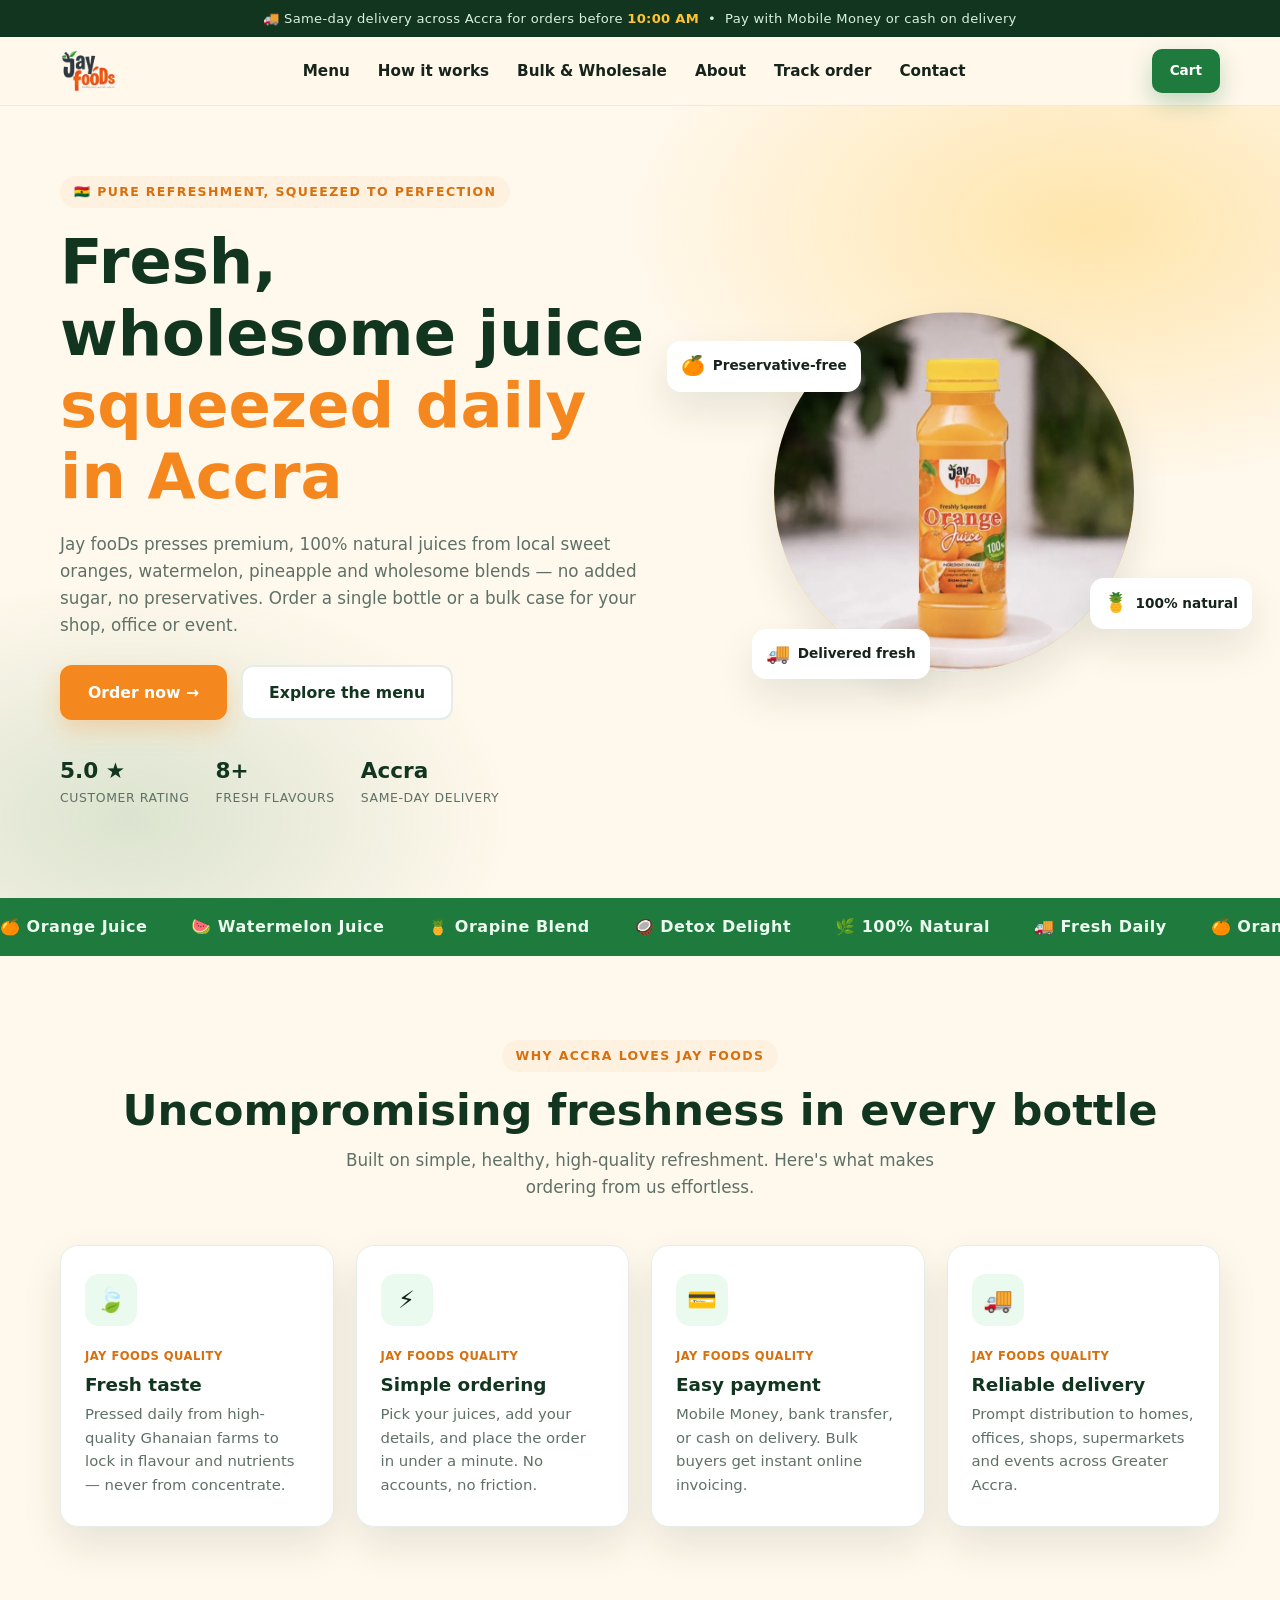
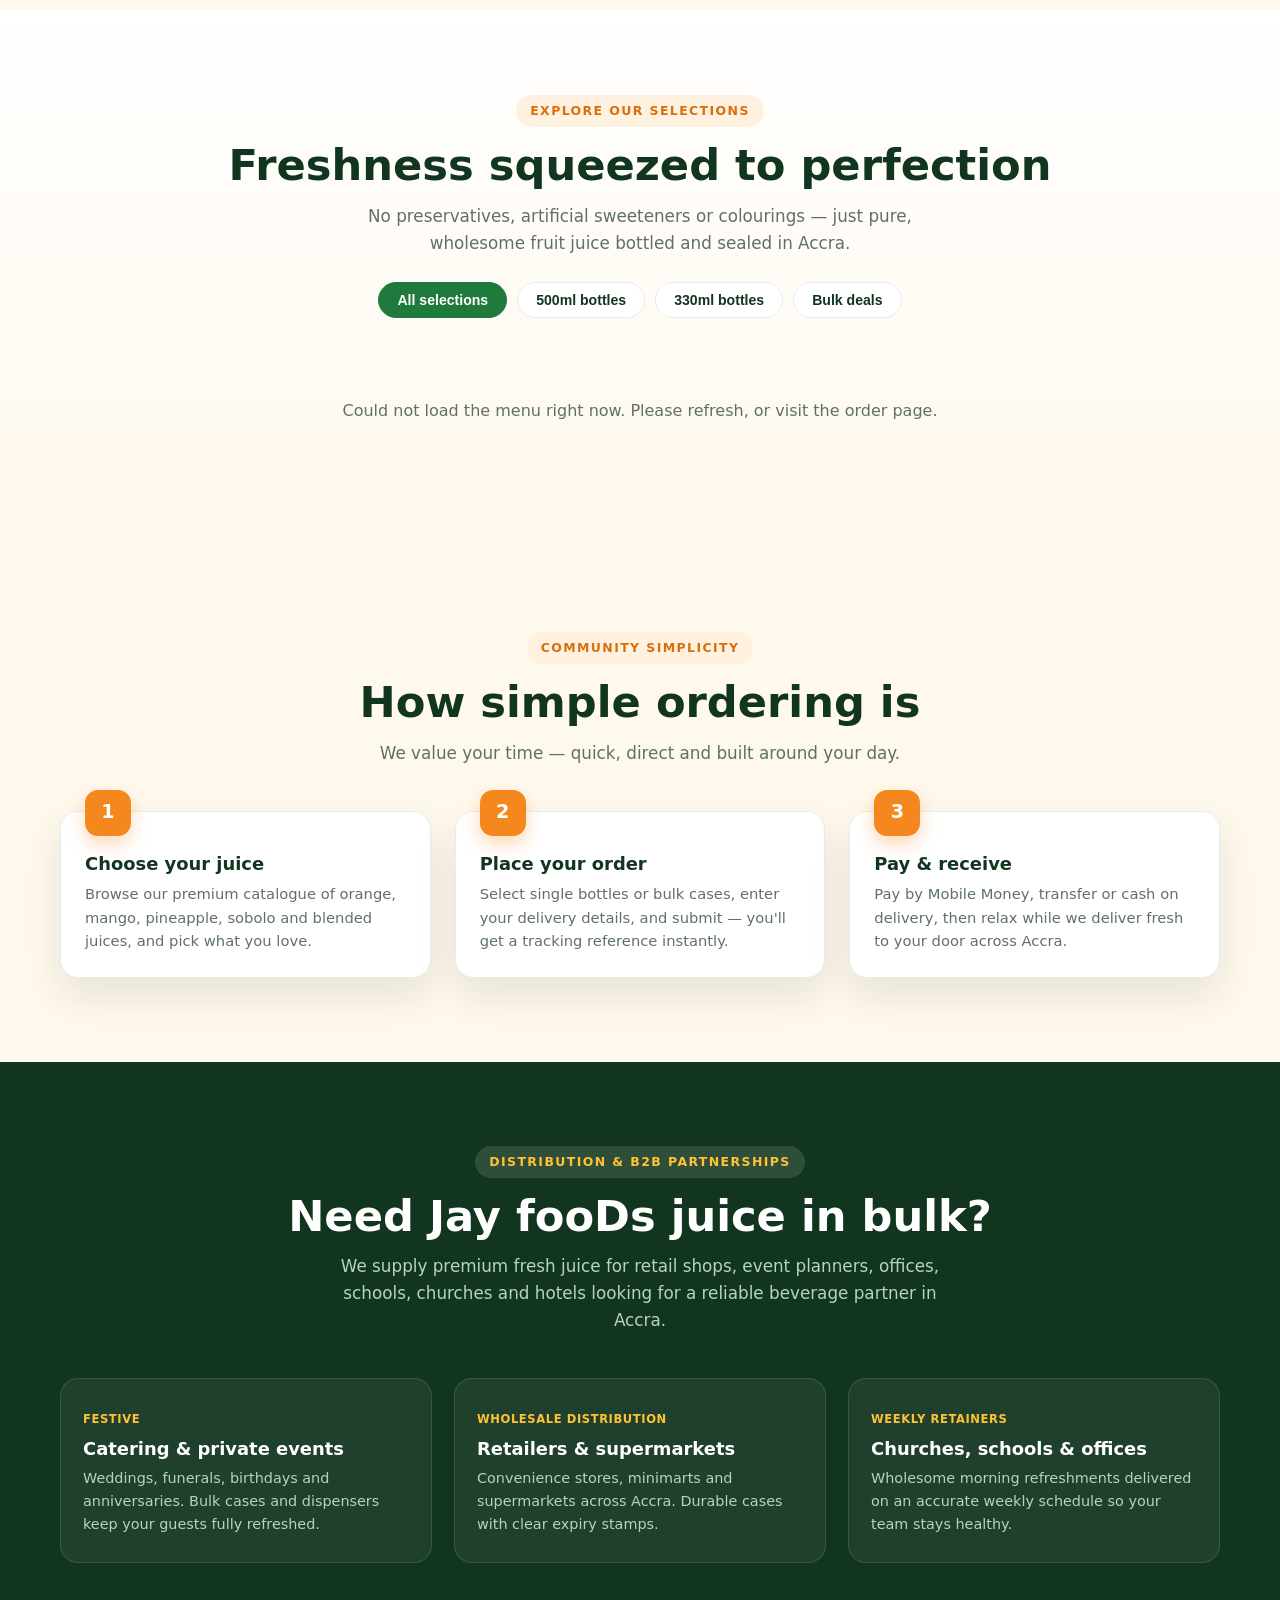
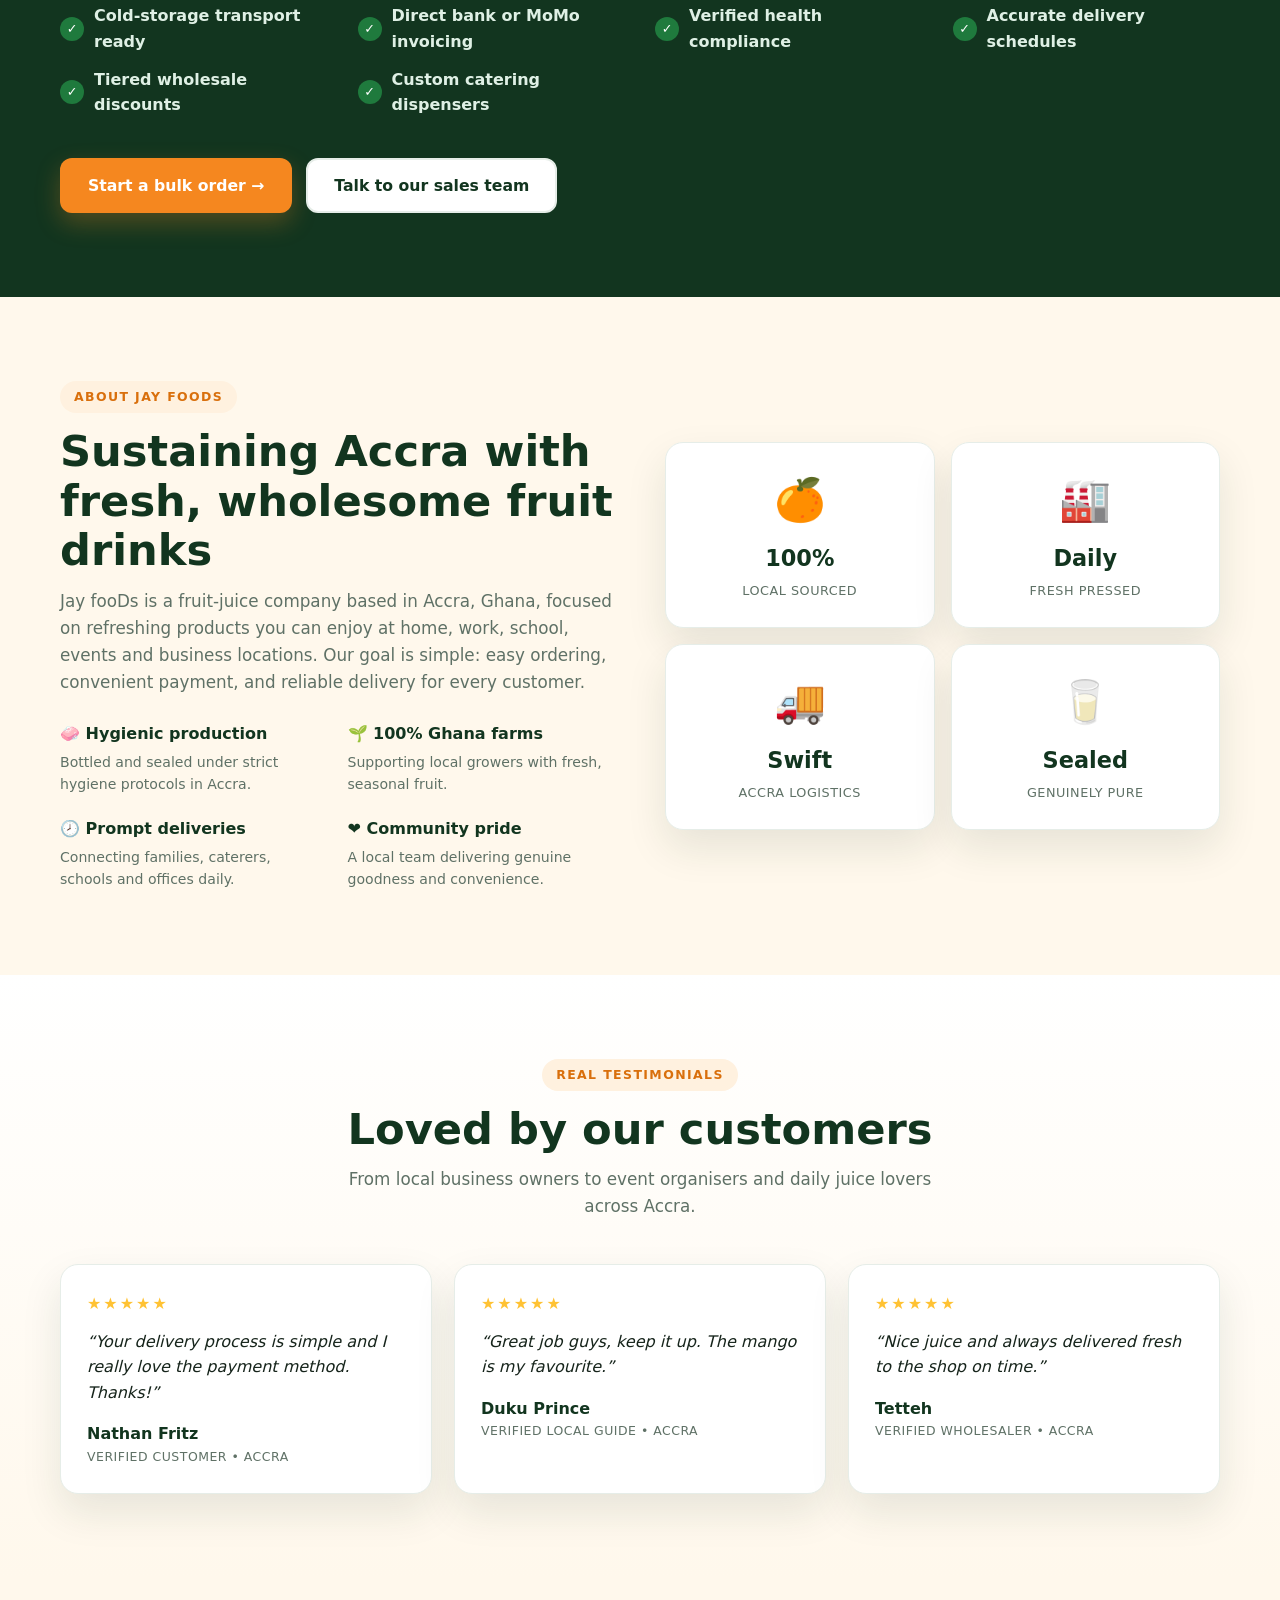
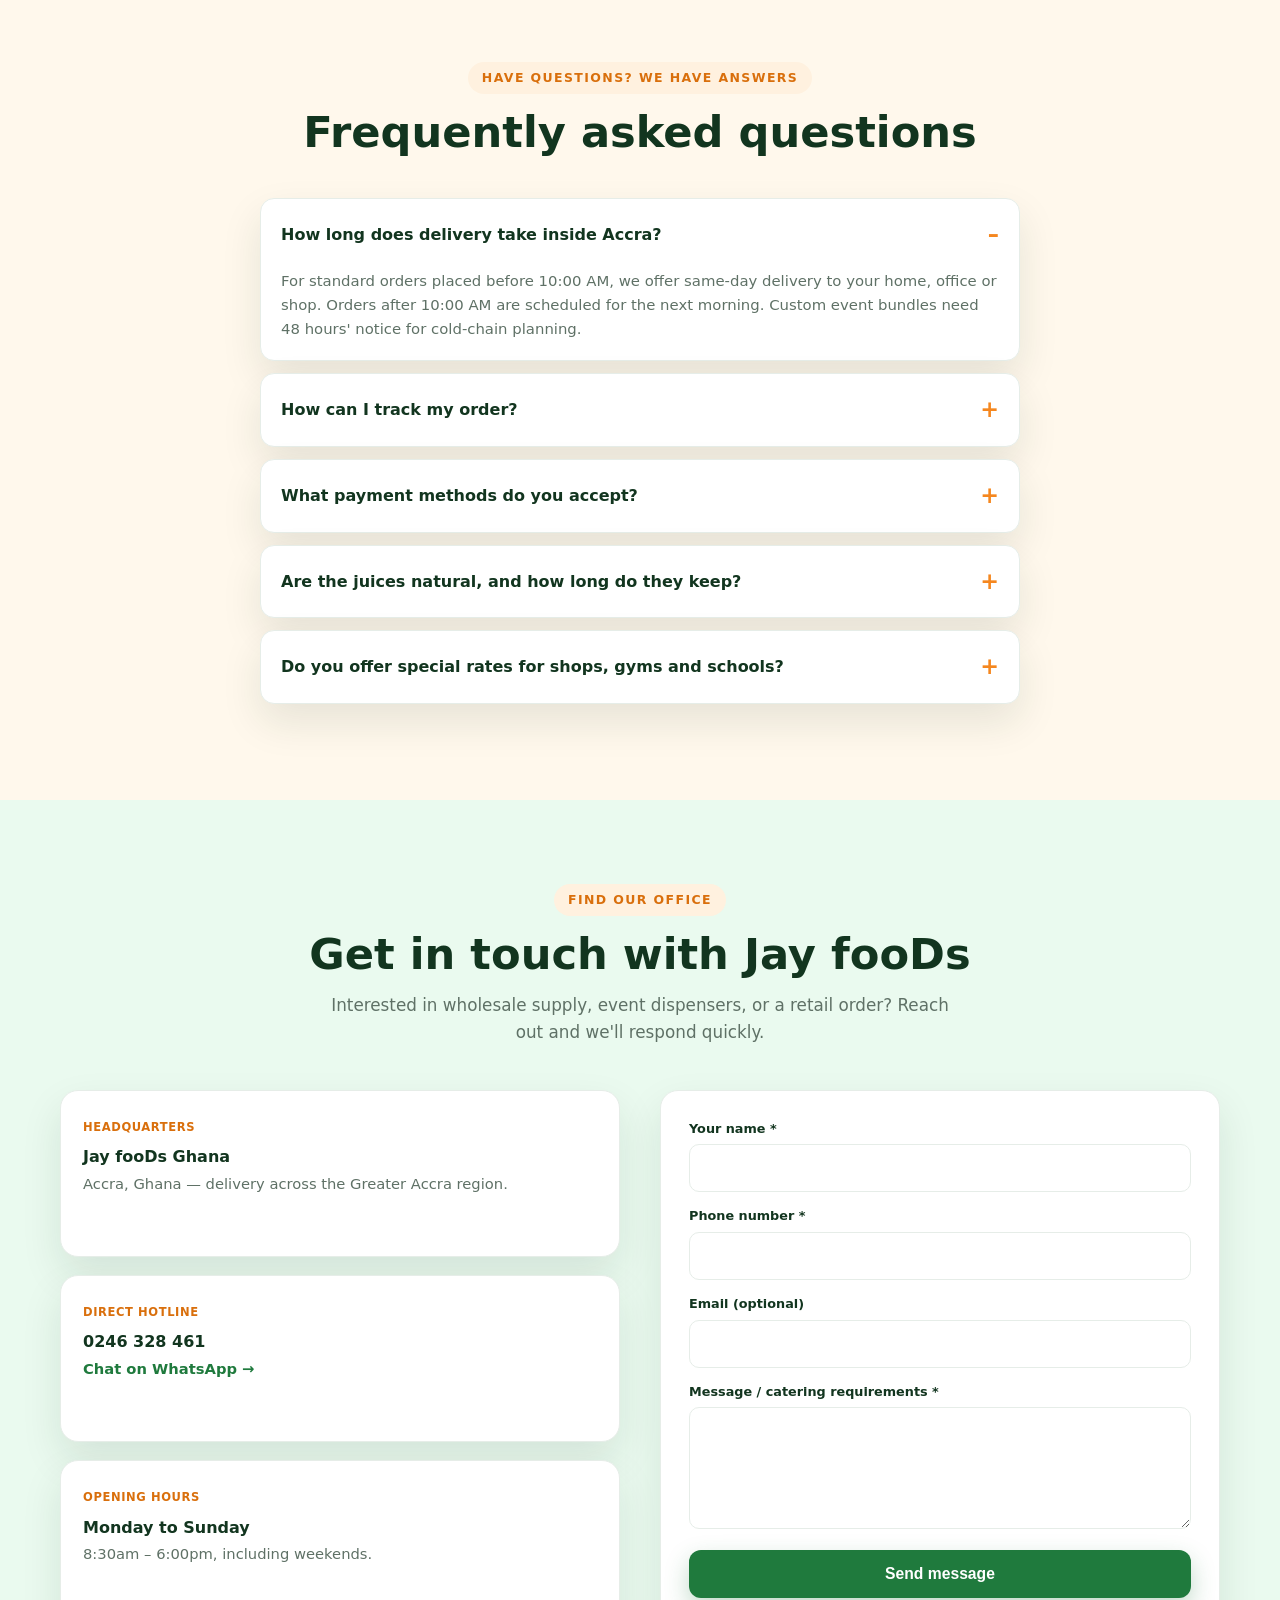
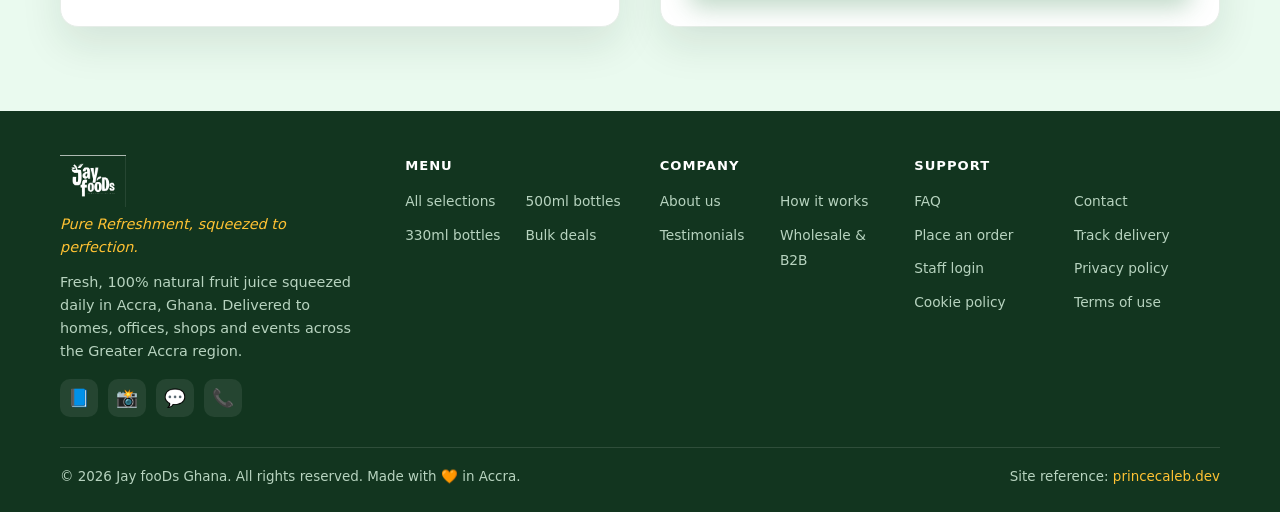
==== commit d6241cea: "Add secure customer order tracking" ====
--- a/public/index.html
+++ b/public/index.html
@@ -313,6 +313,7 @@
         <a href="#how">How it works</a>
         <a href="#bulk">Bulk &amp; Wholesale</a>
         <a href="#about">About</a>
+        <a href="track.html">Track order</a>
         <a href="#contact">Contact</a>
       </nav>
       <div class="nav-cta">
@@ -580,7 +581,7 @@
             <li><a href="#faq">FAQ</a></li>
             <li><a href="#contact">Contact</a></li>
             <li><a href="order.html">Place an order</a></li>
-            <li><a href="#contact">Track delivery</a></li>
+            <li><a href="track.html">Track delivery</a></li>
             <li><a href="admin/login.html">Staff login</a></li>
             <li><a href="privacy.html">Privacy policy</a></li>
             <li><a href="cookies.html">Cookie policy</a></li>
@@ -614,7 +615,7 @@
             '#about .pt:nth-child(1) h4':'about_1_heading','#about .pt:nth-child(1) p':'about_1_body','#about .pt:nth-child(2) h4':'about_2_heading','#about .pt:nth-child(2) p':'about_2_body','#about .pt:nth-child(3) h4':'about_3_heading','#about .pt:nth-child(3) p':'about_3_body','#about .pt:nth-child(4) h4':'about_4_heading','#about .pt:nth-child(4) p':'about_4_body',
             '#reviews .eyebrow':'reviews_eyebrow','#reviews .title':'reviews_heading','#reviews > .wrap > .lead':'reviews_body','#reviews .tst:nth-child(1) > p':'review_1_quote','#reviews .tst:nth-child(1) .who b':'review_1_name','#reviews .tst:nth-child(2) > p':'review_2_quote','#reviews .tst:nth-child(2) .who b':'review_2_name','#reviews .tst:nth-child(3) > p':'review_3_quote','#reviews .tst:nth-child(3) .who b':'review_3_name',
             '#faq .eyebrow':'faq_eyebrow','#faq .title':'faq_heading','#faq details:nth-child(1) summary':'faq_1_question','#faq details:nth-child(1) p':'faq_1_answer','#faq details:nth-child(2) summary':'faq_2_question','#faq details:nth-child(2) p':'faq_2_answer','#faq details:nth-child(3) summary':'faq_3_question','#faq details:nth-child(3) p':'faq_3_answer','#faq details:nth-child(4) summary':'faq_4_question','#faq details:nth-child(4) p':'faq_4_answer','#faq details:nth-child(5) summary':'faq_5_question','#faq details:nth-child(5) p':'faq_5_answer',
-            '#contact .eyebrow':'contact_eyebrow','#contact .title':'contact_heading','#contact .lead':'contact_body','#contact .info-card:nth-child(1) p':'contact_address','#contact .info-card:nth-child(3) p':'opening_hours',
+            '#contact .eyebrow':'contact_eyebrow','#contact .title':'contact_heading','#contact .lead':'contact_body','#contact .info-card:nth-child(1) small':'headquarters_label','#contact .info-card:nth-child(1) h4':'headquarters_name','#contact .info-card:nth-child(1) p':'contact_address','#contact .info-card:nth-child(2) small':'hotline_label','#contact .info-card:nth-child(2) p a':'whatsapp_link_text','#contact .info-card:nth-child(3) small':'opening_label','#contact .info-card:nth-child(3) h4':'opening_days','#contact .info-card:nth-child(3) p':'opening_hours',
             'footer.site .foot-grid > div:first-child p:nth-of-type(1)':'footer_tagline','footer.site .foot-grid > div:first-child p:nth-of-type(2)':'footer_body'
           };
           Object.entries(bindings).forEach(([selector,key])=>{const el=document.querySelector(selector);if(el&&c[key]!==undefined)el.textContent=c[key];});
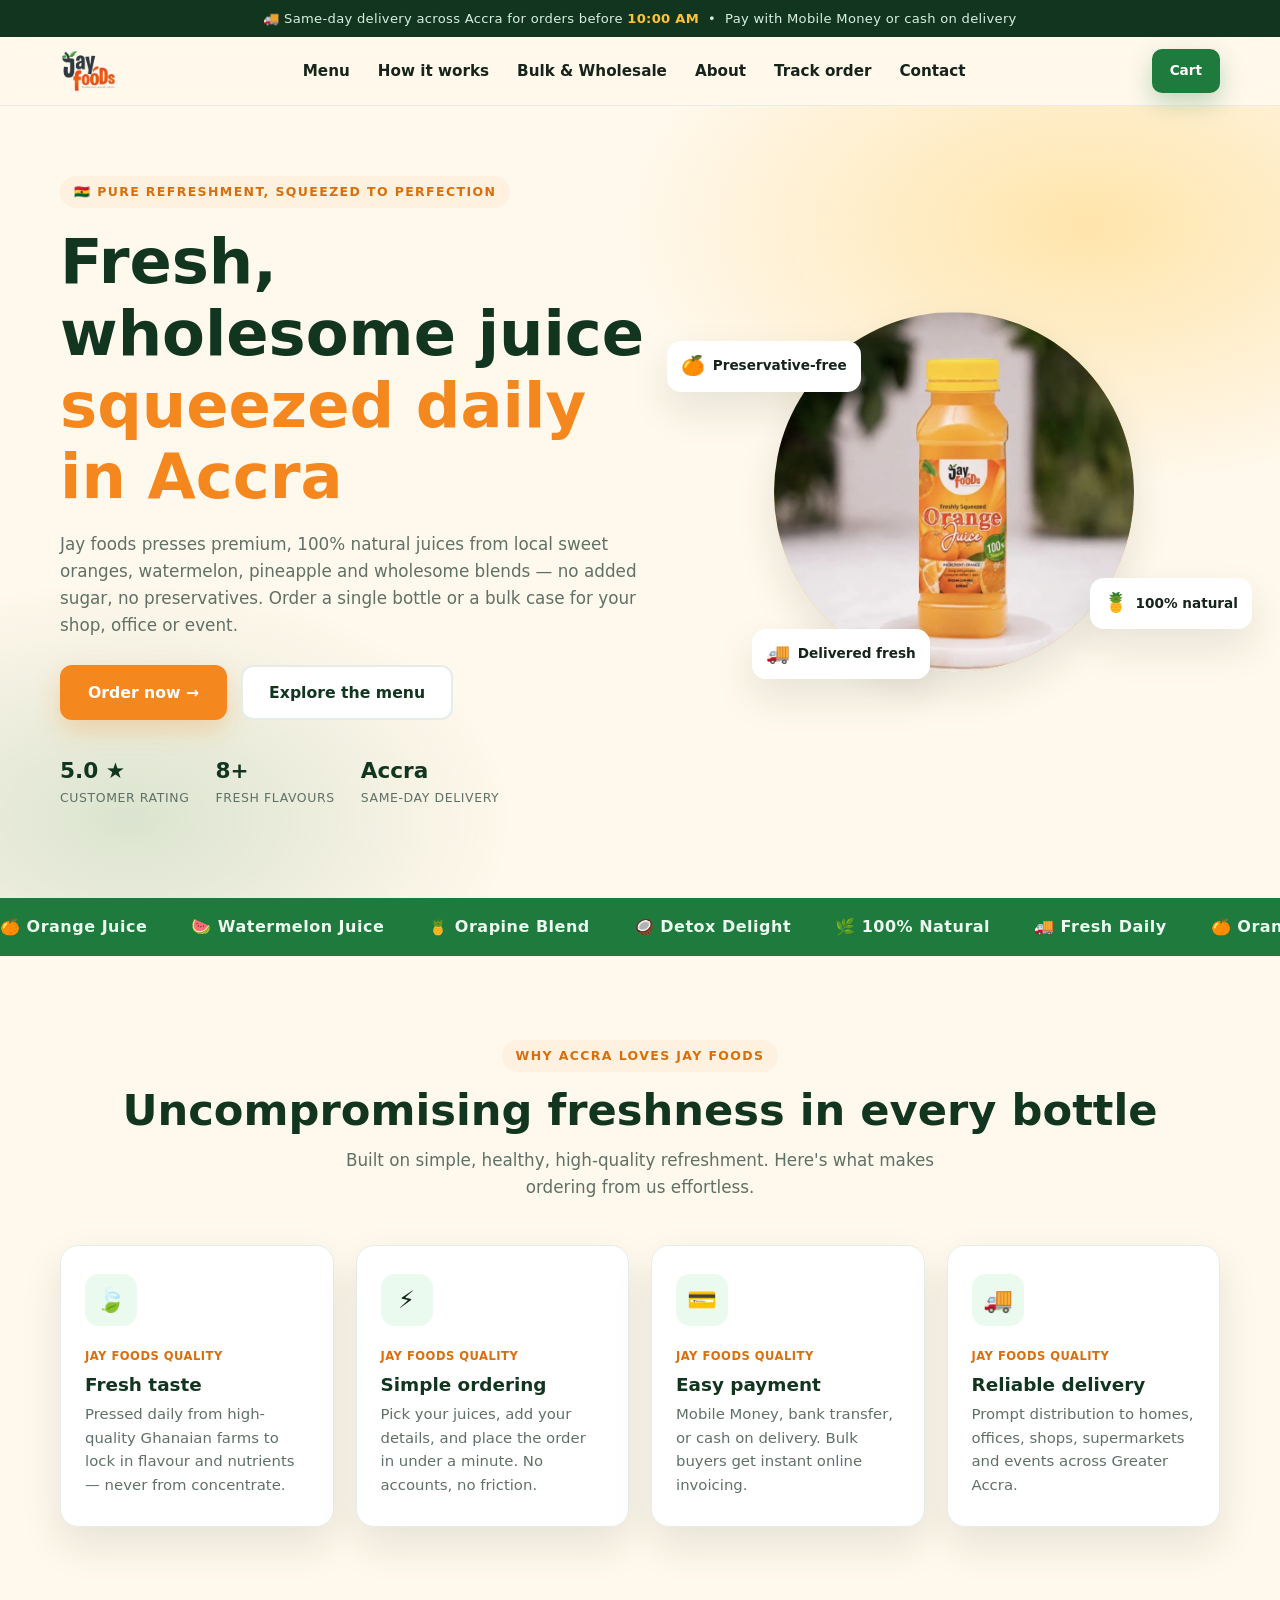
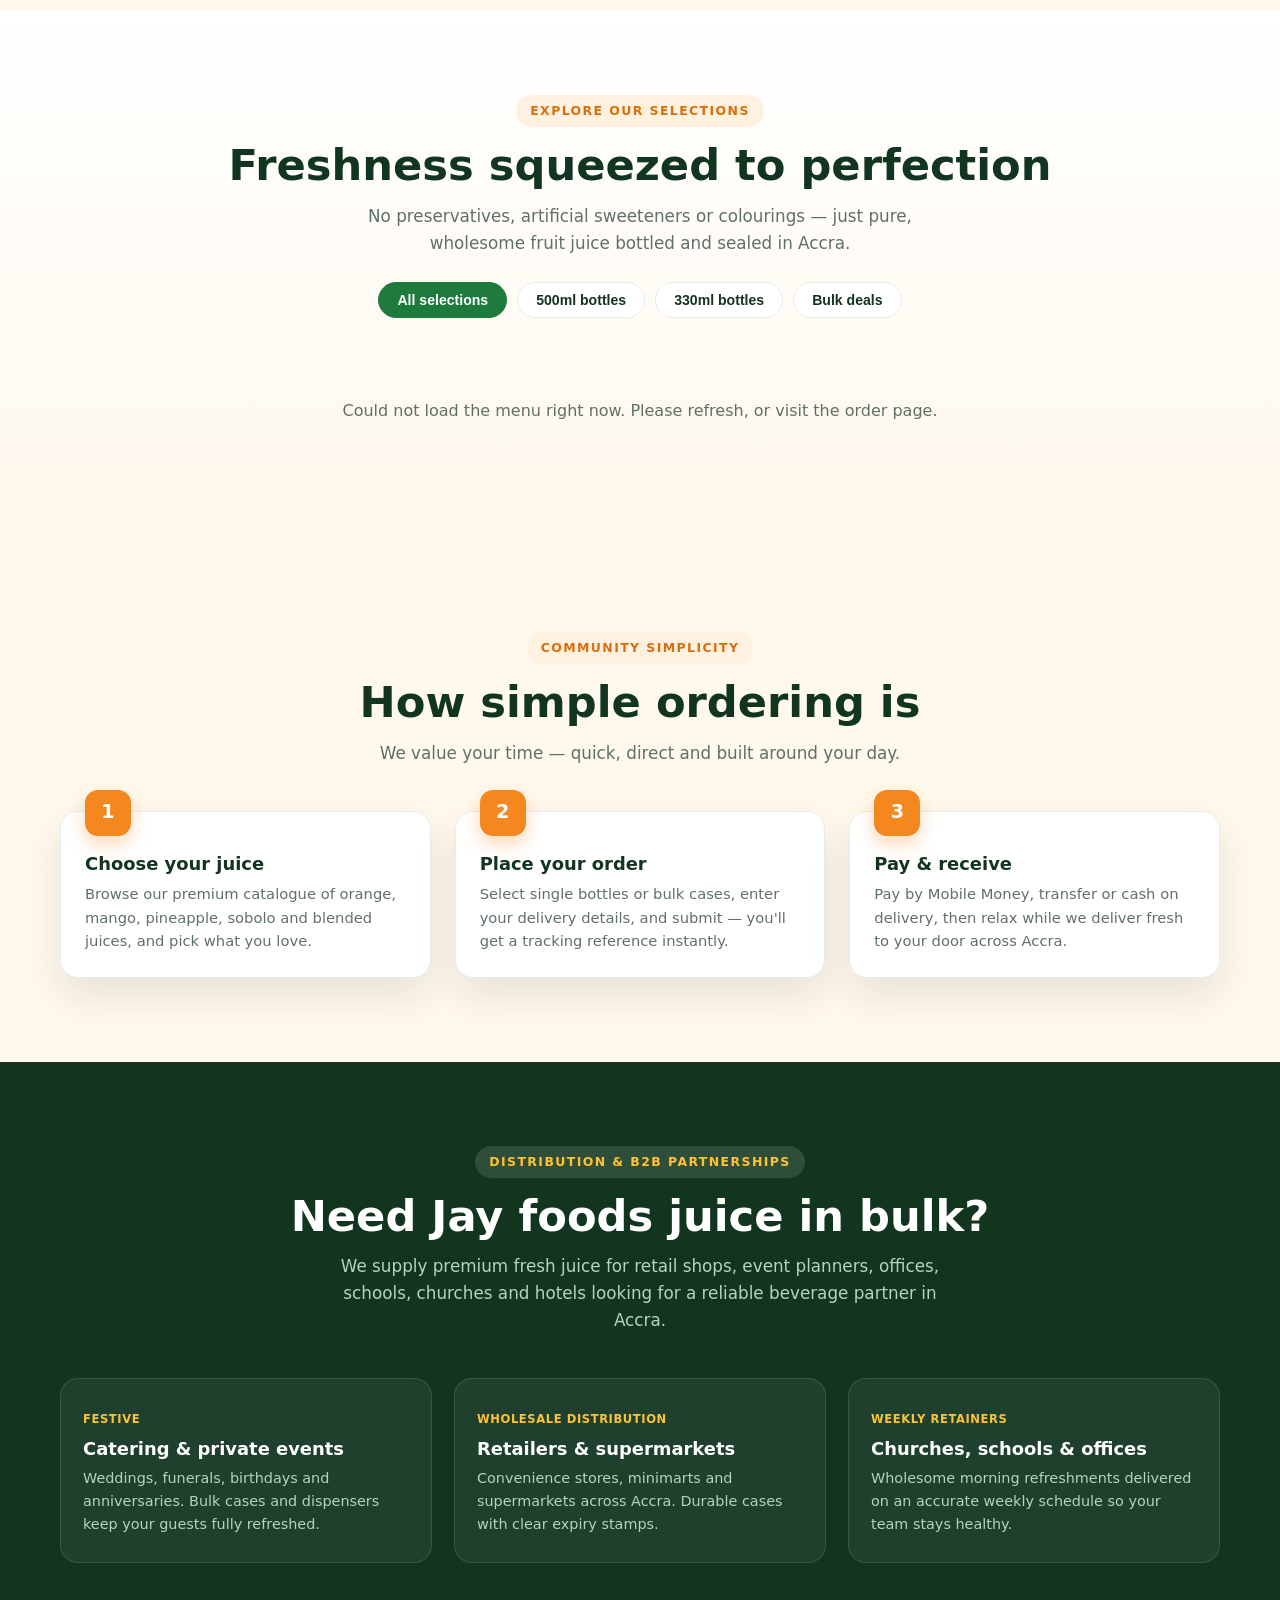
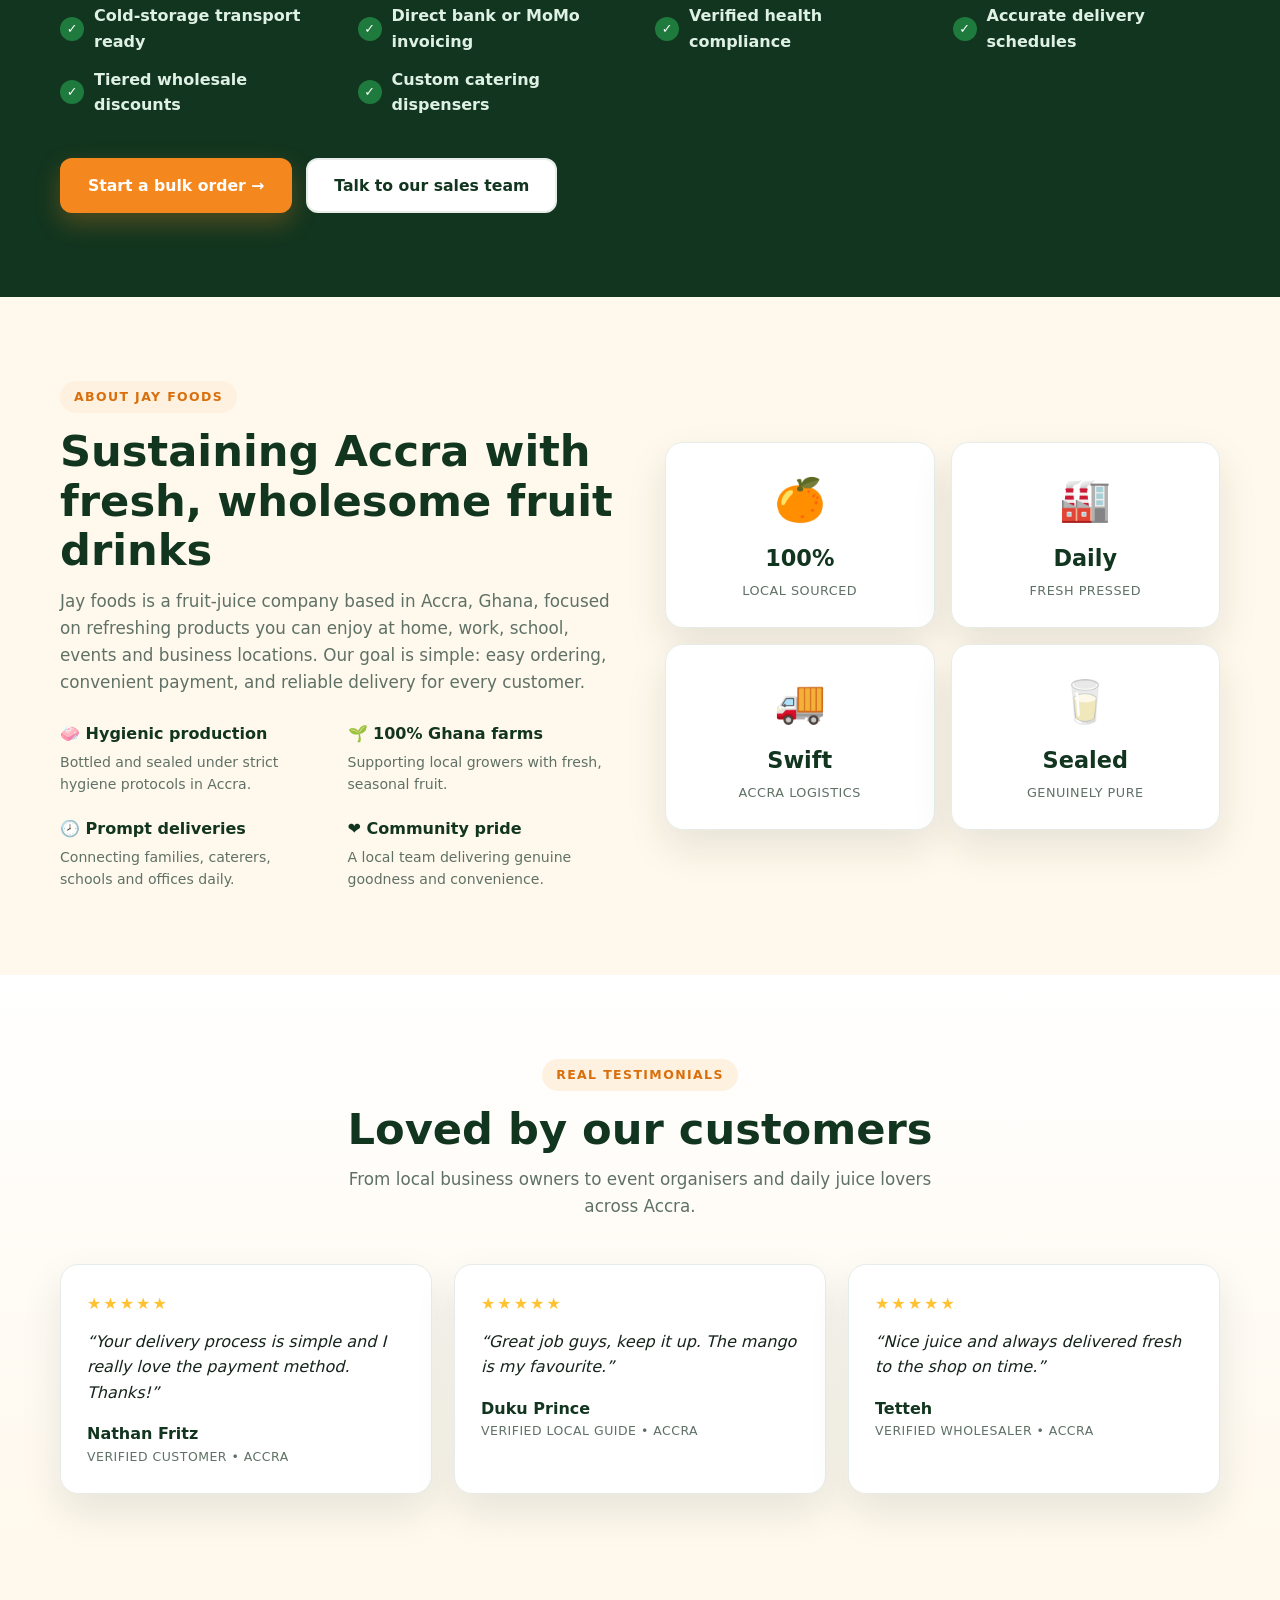
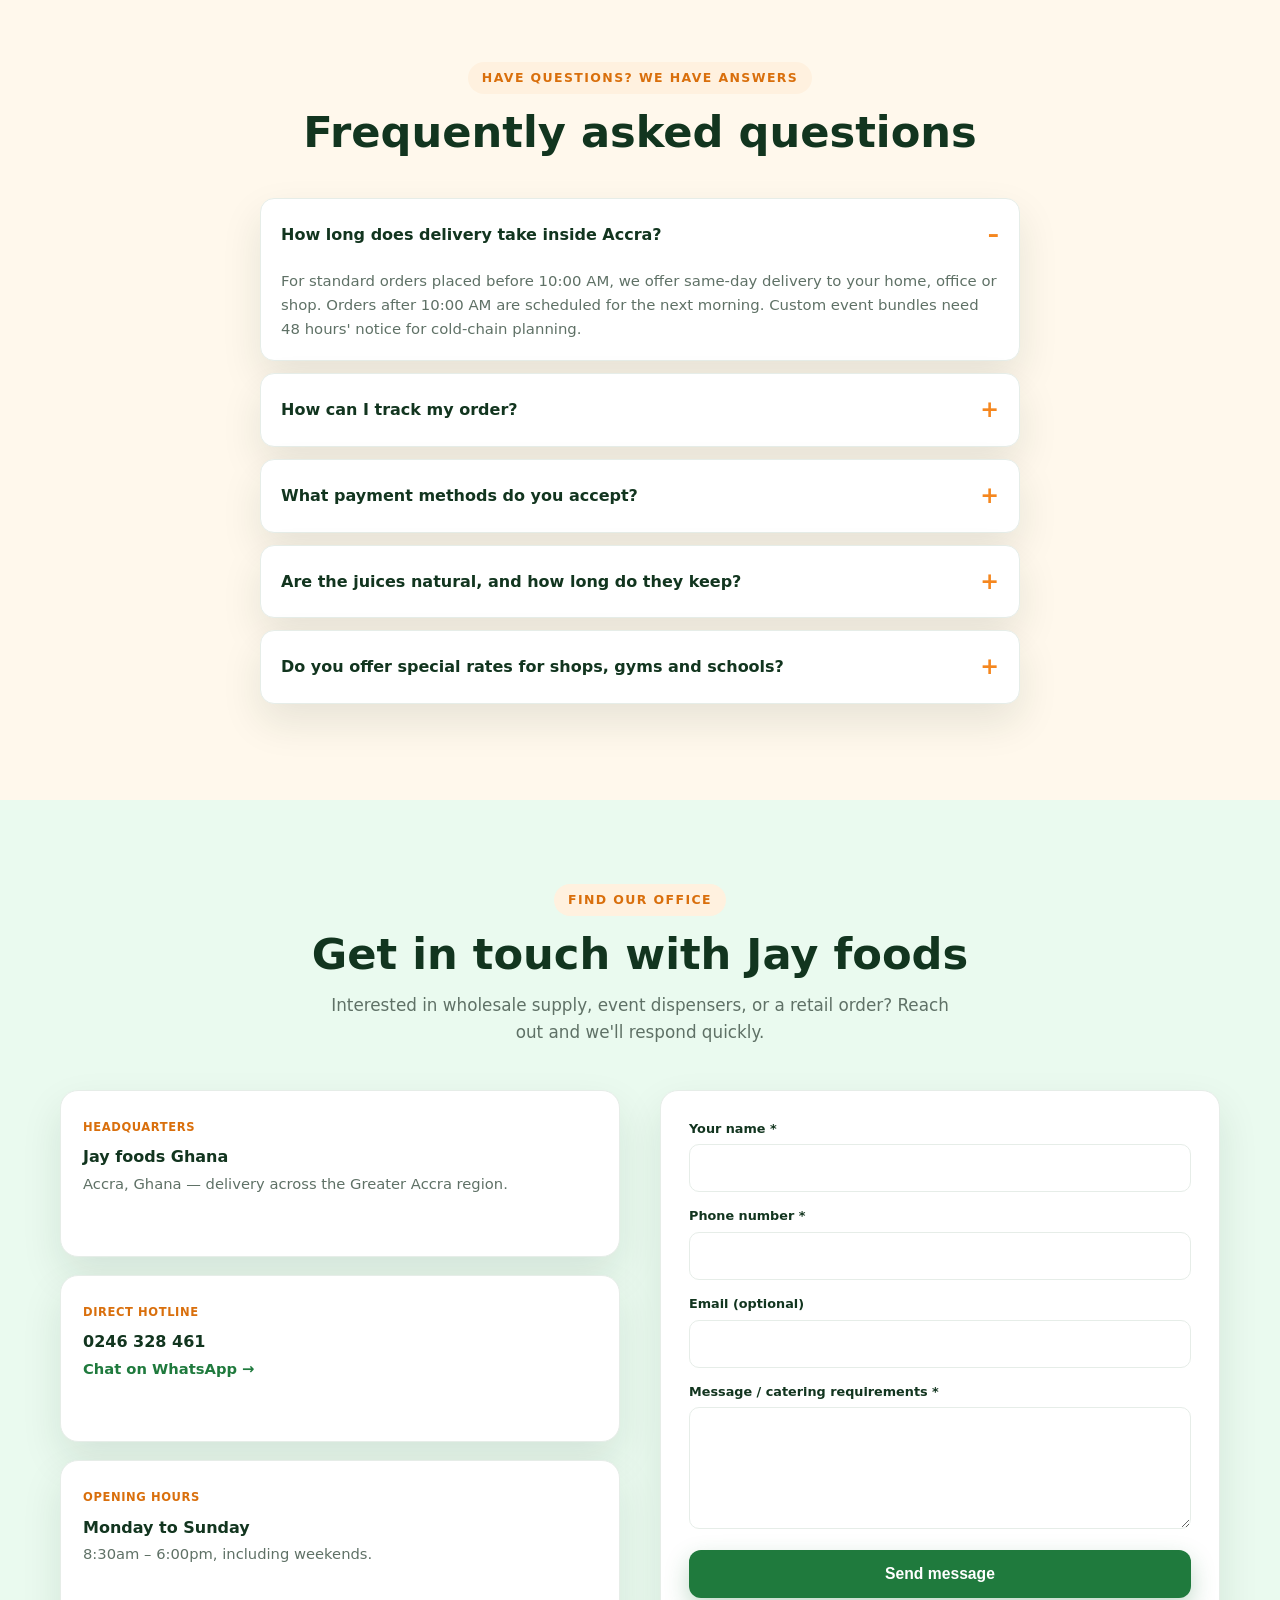
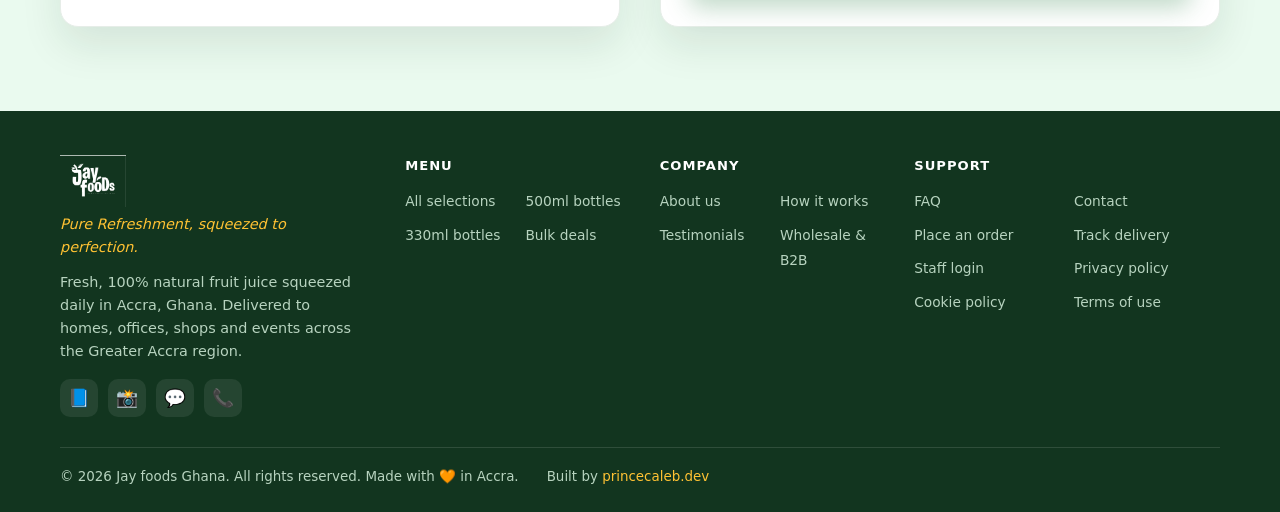
==== commit 62b057a0: "Kafui: WhatsApp and website ordering agent for Jay foods One agent on the business WhatsApp number (" ====
--- a/public/index.html
+++ b/public/index.html
@@ -3,8 +3,8 @@
 <head>
   <meta charset="UTF-8" />
   <meta name="viewport" content="width=device-width, initial-scale=1.0" />
-  <meta name="description" content="Jay fooDs — fresh, all-natural fruit juices squeezed daily in Accra, Ghana. Order single bottles or bulk cases for shops, events, offices and schools." />
-  <title>Jay fooDs Ghana | Fresh Fruit Juice, Squeezed in Accra</title>
+  <meta name="description" content="Jay foods — fresh, all-natural fruit juices squeezed daily in Accra, Ghana. Order single bottles or bulk cases for shops, events, offices and schools." />
+  <title>Jay Foods Ghana | Fresh Fruit Juice, Squeezed in Accra</title>
   <style>
     :root {
       --green:    #1f7a3d;
@@ -60,6 +60,7 @@
       font-size: .82rem; padding: 8px 12px; letter-spacing: .3px;
     }
     .topbar strong { color: var(--mango); }
+    .store-closed{background:#8f2d25;color:#fff;text-align:center;padding:11px 18px;font-weight:700;position:relative;z-index:2}
 
     /* ---------- Nav ---------- */
     header.nav {
@@ -293,7 +294,7 @@
     .socials { display: flex; gap: 10px; margin-top: 16px; }
     .socials a { width: 38px; height: 38px; border-radius: 10px; display: grid; place-items: center; background: rgba(255,255,255,.08); font-size: 1.1rem; }
     .socials a:hover { background: var(--orange); }
-    .foot-bottom { border-top: 1px solid rgba(255,255,255,.12); margin-top: 30px; padding-top: 18px; display: flex; flex-wrap: wrap; justify-content: space-between; gap: 10px; font-size: .84rem; }
+    .foot-bottom { border-top: 1px solid rgba(255,255,255,.12); margin-top: 30px; padding-top: 18px; display: flex; flex-wrap: wrap; justify-content: flex-start; gap: 10px 28px; font-size: .84rem; }
     .foot-bottom a { color: var(--mango); }
     @media (max-width: 860px) { .foot-grid { grid-template-columns: 1fr 1fr; } }
     @media (max-width: 520px) { .foot-grid { grid-template-columns: 1fr; } }
@@ -303,11 +304,12 @@
   <div class="bubbles" id="bubbles" aria-hidden="true"></div>
 
   <div class="topbar">🚚 Same-day delivery across Accra for orders before <strong>10:00 AM</strong> &nbsp;•&nbsp; Pay with Mobile Money or cash on delivery</div>
+  <div class="store-closed" id="store-closed" hidden></div>
 
   <!-- ===== NAV ===== -->
   <header class="nav">
     <div class="wrap nav-inner">
-      <a class="brand" href="#top"><img class="logo" src="img/logo-color.png" alt="Jay fooDs" /></a>
+      <a class="brand" href="#top"><img class="logo" src="img/logo-color.png" alt="Jay foods" /></a>
       <nav class="nav-links" id="nav-links">
         <a href="#menu">Menu</a>
         <a href="#how">How it works</a>
@@ -331,7 +333,7 @@
       <div>
         <span class="eyebrow">🇬🇭 Pure Refreshment, squeezed to perfection</span>
         <h1>Fresh, wholesome juice <span class="hl">squeezed daily in Accra</span></h1>
-        <p class="lead">Jay fooDs presses premium, 100% natural juices from local sweet oranges, watermelon, pineapple and wholesome blends — no added sugar, no preservatives. Order a single bottle or a bulk case for your shop, office or event.</p>
+        <p class="lead">Jay foods presses premium, 100% natural juices from local sweet oranges, watermelon, pineapple and wholesome blends — no added sugar, no preservatives. Order a single bottle or a bulk case for your shop, office or event.</p>
         <div class="hero-actions">
           <a class="btn btn-orange" href="order.html">Order now →</a>
           <a class="btn btn-ghost" href="#menu">Explore the menu</a>
@@ -343,7 +345,7 @@
         </div>
       </div>
       <div class="hero-visual">
-        <div class="juice-orb"><img src="img/orange-juice.jpg" alt="Jay fooDs freshly squeezed orange juice" /></div>
+        <div class="juice-orb"><img src="img/orange-juice.jpg" alt="Jay foods freshly squeezed orange juice" /></div>
         <div class="chip c1"><span class="emo">🍊</span> Preservative-free</div>
         <div class="chip c2"><span class="emo">🍍</span> 100% natural</div>
         <div class="chip c3"><span class="emo">🚚</span> Delivered fresh</div>
@@ -364,27 +366,27 @@
   <!-- ===== FEATURES ===== -->
   <section id="why">
     <div class="wrap center">
-      <span class="eyebrow">Why Accra loves Jay fooDs</span>
+      <span class="eyebrow">Why Accra loves Jay foods</span>
       <h2 class="title">Uncompromising freshness in every bottle</h2>
       <p class="lead">Built on simple, healthy, high-quality refreshment. Here's what makes ordering from us effortless.</p>
       <div class="feature-grid" style="text-align:left">
         <div class="feature">
-          <div class="ico">🍃</div><small>Jay fooDs quality</small>
+          <div class="ico">🍃</div><small>Jay foods quality</small>
           <h3>Fresh taste</h3>
           <p>Pressed daily from high-quality Ghanaian farms to lock in flavour and nutrients — never from concentrate.</p>
         </div>
         <div class="feature">
-          <div class="ico">⚡</div><small>Jay fooDs quality</small>
+          <div class="ico">⚡</div><small>Jay foods quality</small>
           <h3>Simple ordering</h3>
           <p>Pick your juices, add your details, and place the order in under a minute. No accounts, no friction.</p>
         </div>
         <div class="feature">
-          <div class="ico">💳</div><small>Jay fooDs quality</small>
+          <div class="ico">💳</div><small>Jay foods quality</small>
           <h3>Easy payment</h3>
           <p>Mobile Money, bank transfer, or cash on delivery. Bulk buyers get instant online invoicing.</p>
         </div>
         <div class="feature">
-          <div class="ico">🚚</div><small>Jay fooDs quality</small>
+          <div class="ico">🚚</div><small>Jay foods quality</small>
           <h3>Reliable delivery</h3>
           <p>Prompt distribution to homes, offices, shops, supermarkets and events across Greater Accra.</p>
         </div>
@@ -429,7 +431,7 @@
     <div class="wrap">
       <div class="center">
         <span class="eyebrow">Distribution &amp; B2B partnerships</span>
-        <h2 class="title">Need Jay fooDs juice in bulk?</h2>
+        <h2 class="title">Need Jay foods juice in bulk?</h2>
         <p class="lead">We supply premium fresh juice for retail shops, event planners, offices, schools, churches and hotels looking for a reliable beverage partner in Accra.</p>
       </div>
       <div class="bulk-grid">
@@ -456,9 +458,9 @@
   <section id="about">
     <div class="wrap about-grid">
       <div>
-        <span class="eyebrow">About Jay fooDs</span>
+        <span class="eyebrow">About Jay foods</span>
         <h2 class="title">Sustaining Accra with fresh, wholesome fruit drinks</h2>
-        <p class="lead">Jay fooDs is a fruit-juice company based in Accra, Ghana, focused on refreshing products you can enjoy at home, work, school, events and business locations. Our goal is simple: easy ordering, convenient payment, and reliable delivery for every customer.</p>
+        <p class="lead">Jay foods is a fruit-juice company based in Accra, Ghana, focused on refreshing products you can enjoy at home, work, school, events and business locations. Our goal is simple: easy ordering, convenient payment, and reliable delivery for every customer.</p>
         <div class="about-points">
           <div class="pt"><h4>🧼 Hygienic production</h4><p>Bottled and sealed under strict hygiene protocols in Accra.</p></div>
           <div class="pt"><h4>🌱 100% Ghana farms</h4><p>Supporting local growers with fresh, seasonal fruit.</p></div>
@@ -509,12 +511,12 @@
     <div class="wrap">
       <div class="center">
         <span class="eyebrow">Find our office</span>
-        <h2 class="title">Get in touch with Jay fooDs</h2>
+        <h2 class="title">Get in touch with Jay foods</h2>
         <p class="lead">Interested in wholesale supply, event dispensers, or a retail order? Reach out and we'll respond quickly.</p>
       </div>
       <div class="contact-grid">
         <div class="contact-info">
-          <div class="info-card"><small>Headquarters</small><h4>Jay fooDs Ghana</h4><p>Accra, Ghana — delivery across the Greater Accra region.</p></div>
+          <div class="info-card"><small>Headquarters</small><h4>Jay foods Ghana</h4><p>Accra, Ghana — delivery across the Greater Accra region.</p></div>
           <div class="info-card"><small>Direct hotline</small><h4><a href="tel:+233246328461" style="color:inherit">0246 328 461</a></h4><p><a href="https://wa.me/233246328461" target="_blank" rel="noopener" style="color:var(--green);font-weight:600">Chat on WhatsApp →</a></p></div>
           <div class="info-card"><small>Opening hours</small><h4>Monday to Sunday</h4><p>8:30am – 6:00pm, including weekends.</p></div>
         </div>
@@ -547,7 +549,7 @@
     <div class="wrap">
       <div class="foot-grid">
         <div>
-          <img src="img/logo-white.png" alt="Jay fooDs" style="height:52px;width:auto;margin-bottom:6px" />
+          <img src="img/logo-white.png" alt="Jay foods" style="height:52px;width:auto;margin-bottom:6px" />
           <p style="font-style:italic;color:var(--mango);margin-bottom:12px">Pure Refreshment, squeezed to perfection.</p>
           <p>Fresh, 100% natural fruit juice squeezed daily in Accra, Ghana. Delivered to homes, offices, shops and events across the Greater Accra region.</p>
           <div class="socials">
@@ -590,8 +592,8 @@
         </div>
       </div>
       <div class="foot-bottom">
-        <span>© <span id="year"></span> Jay fooDs Ghana. All rights reserved. Made with 🧡 in Accra.</span>
-        <span>Site reference: <a href="https://www.princecaleb.dev" target="_blank" rel="noopener">princecaleb.dev</a></span>
+        <span>© <span id="year"></span> Jay foods Ghana. All rights reserved. Made with 🧡 in Accra.</span>
+        <span>Built by <a href="https://www.princecaleb.dev" target="_blank" rel="noopener">princecaleb.dev</a></span>
       </div>
     </div>
   </footer>
@@ -604,6 +606,9 @@
       async function hydrateSiteContent() {
         try {
           const { data:c } = await api.getSiteContent();
+          const announcement=document.querySelector('.topbar');
+          if(announcement){announcement.hidden=String(c.announcement_active)!=='1';announcement.innerHTML='';announcement.append(document.createTextNode((c.announcement_before||'')+' '));const time=document.createElement('strong');time.textContent=c.announcement_time||'';announcement.append(time,document.createTextNode('  '+(c.announcement_after||'')));}
+          const closed=document.getElementById('store-closed');if(closed){closed.hidden=String(c.store_accepting_orders)==='1';closed.textContent=c.store_closed_message||'Online ordering is temporarily paused.';}
           const bindings = {
             '.hero .eyebrow':'hero_eyebrow','.hero h1':'hero_heading','.hero .lead':'hero_body',
             '#why .eyebrow':'why_eyebrow','#why .title':'why_heading','#why > .wrap > .lead':'why_body',
@@ -798,5 +803,5 @@
       boot();
     })();
   </script>
-</body>
+<script src="/js/kafui-chat.js" defer></script></body>
 </html>
